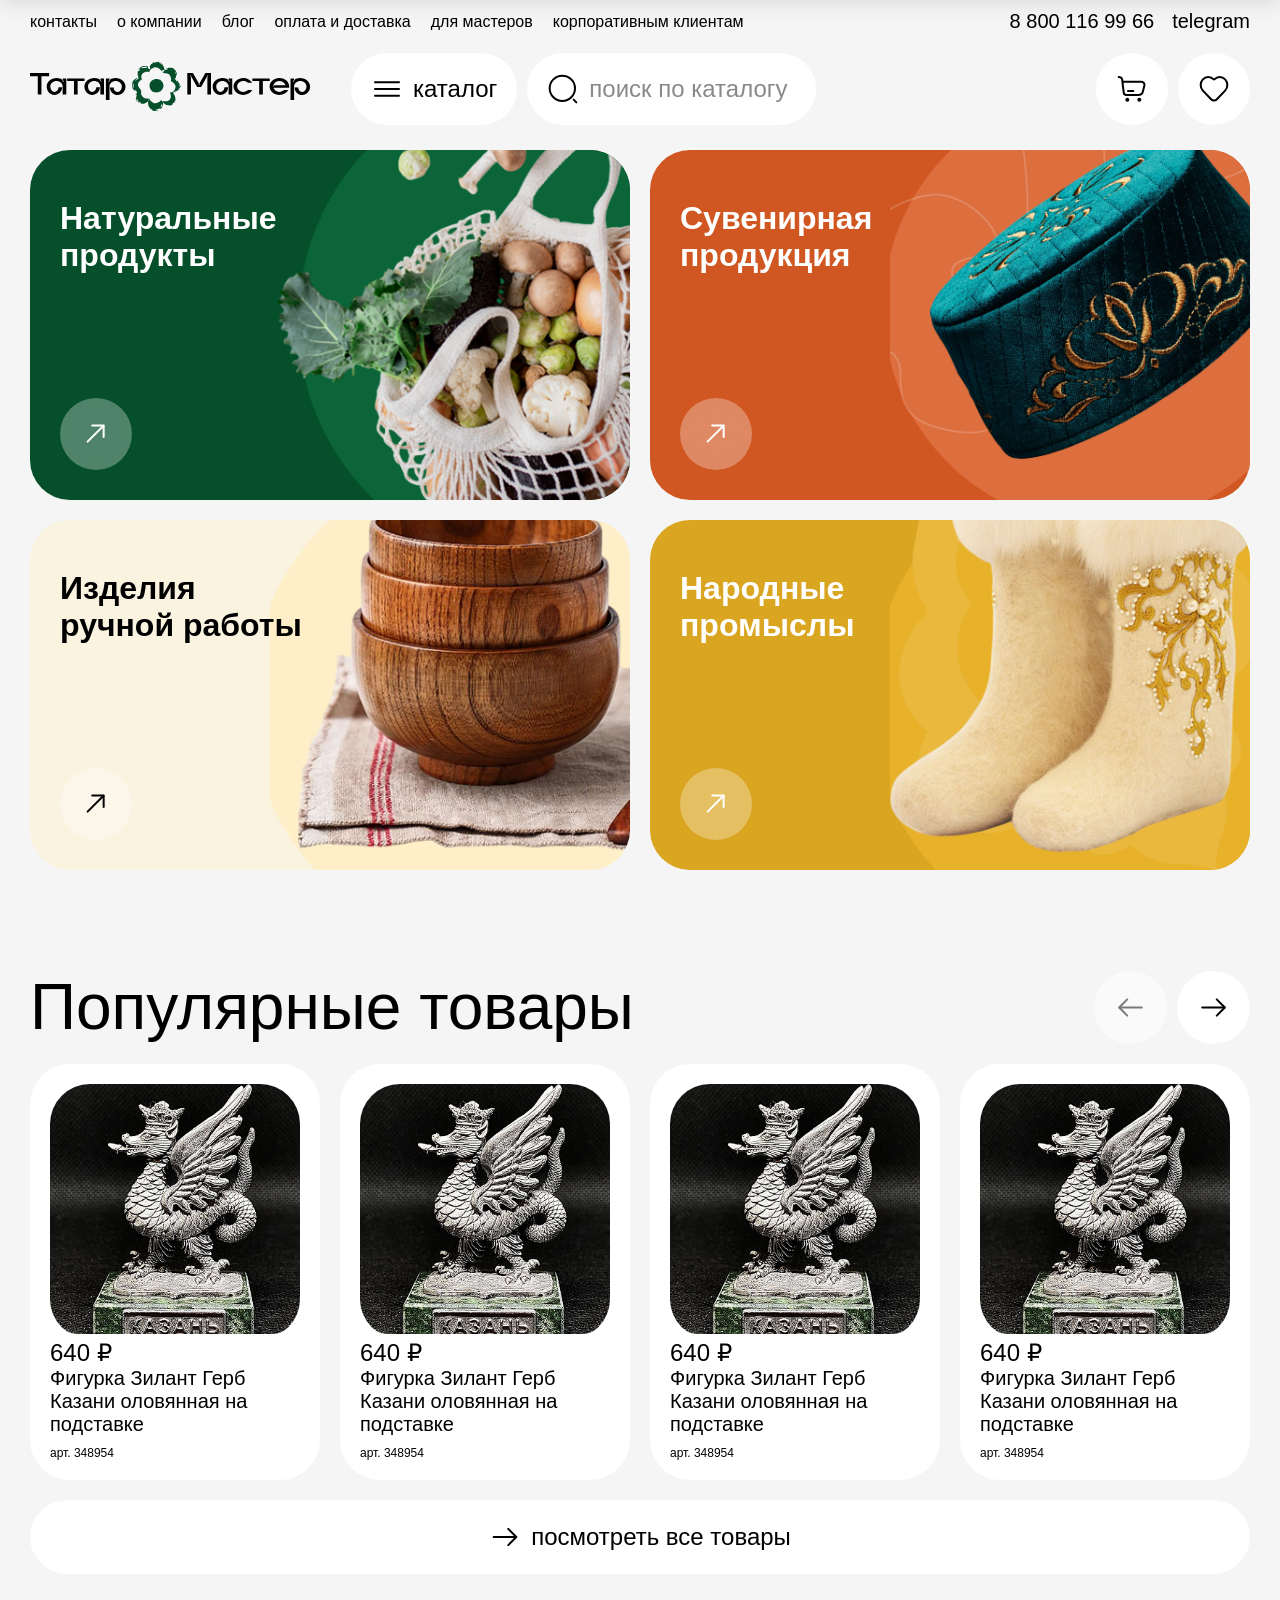
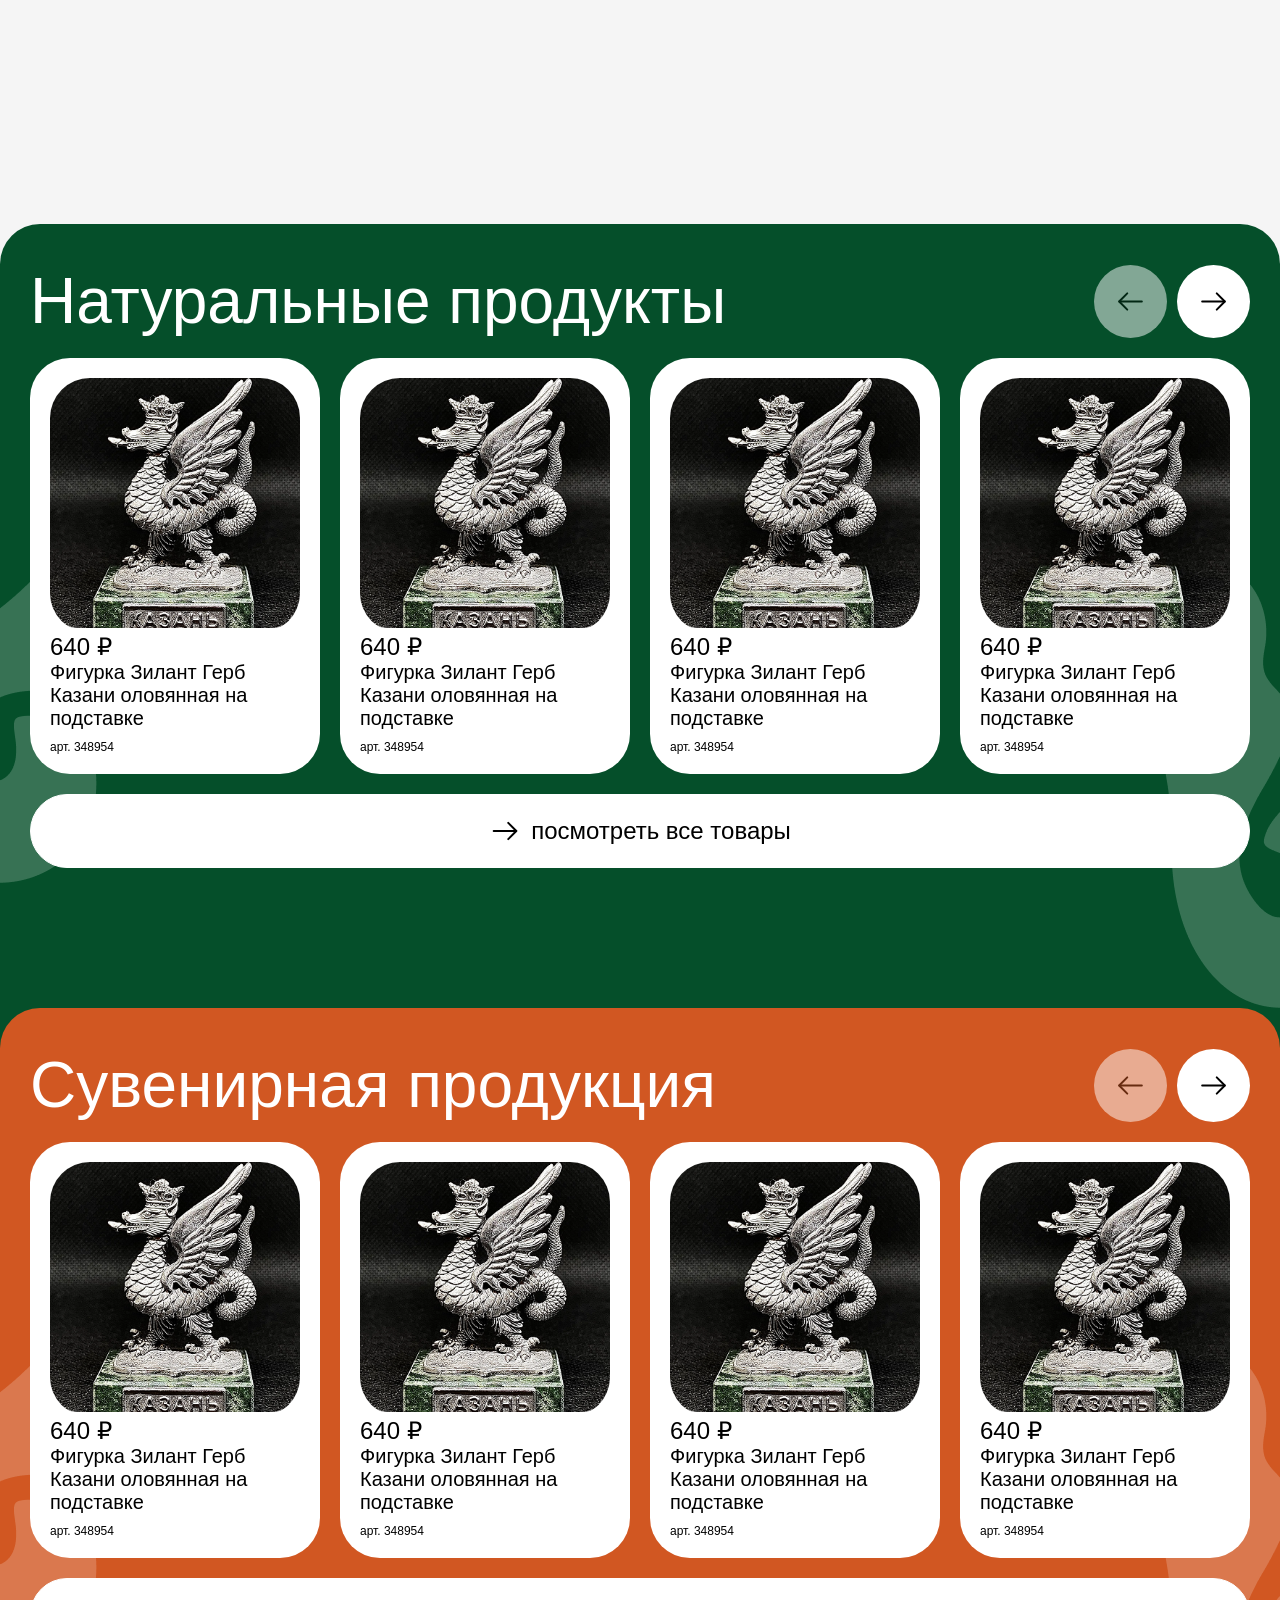
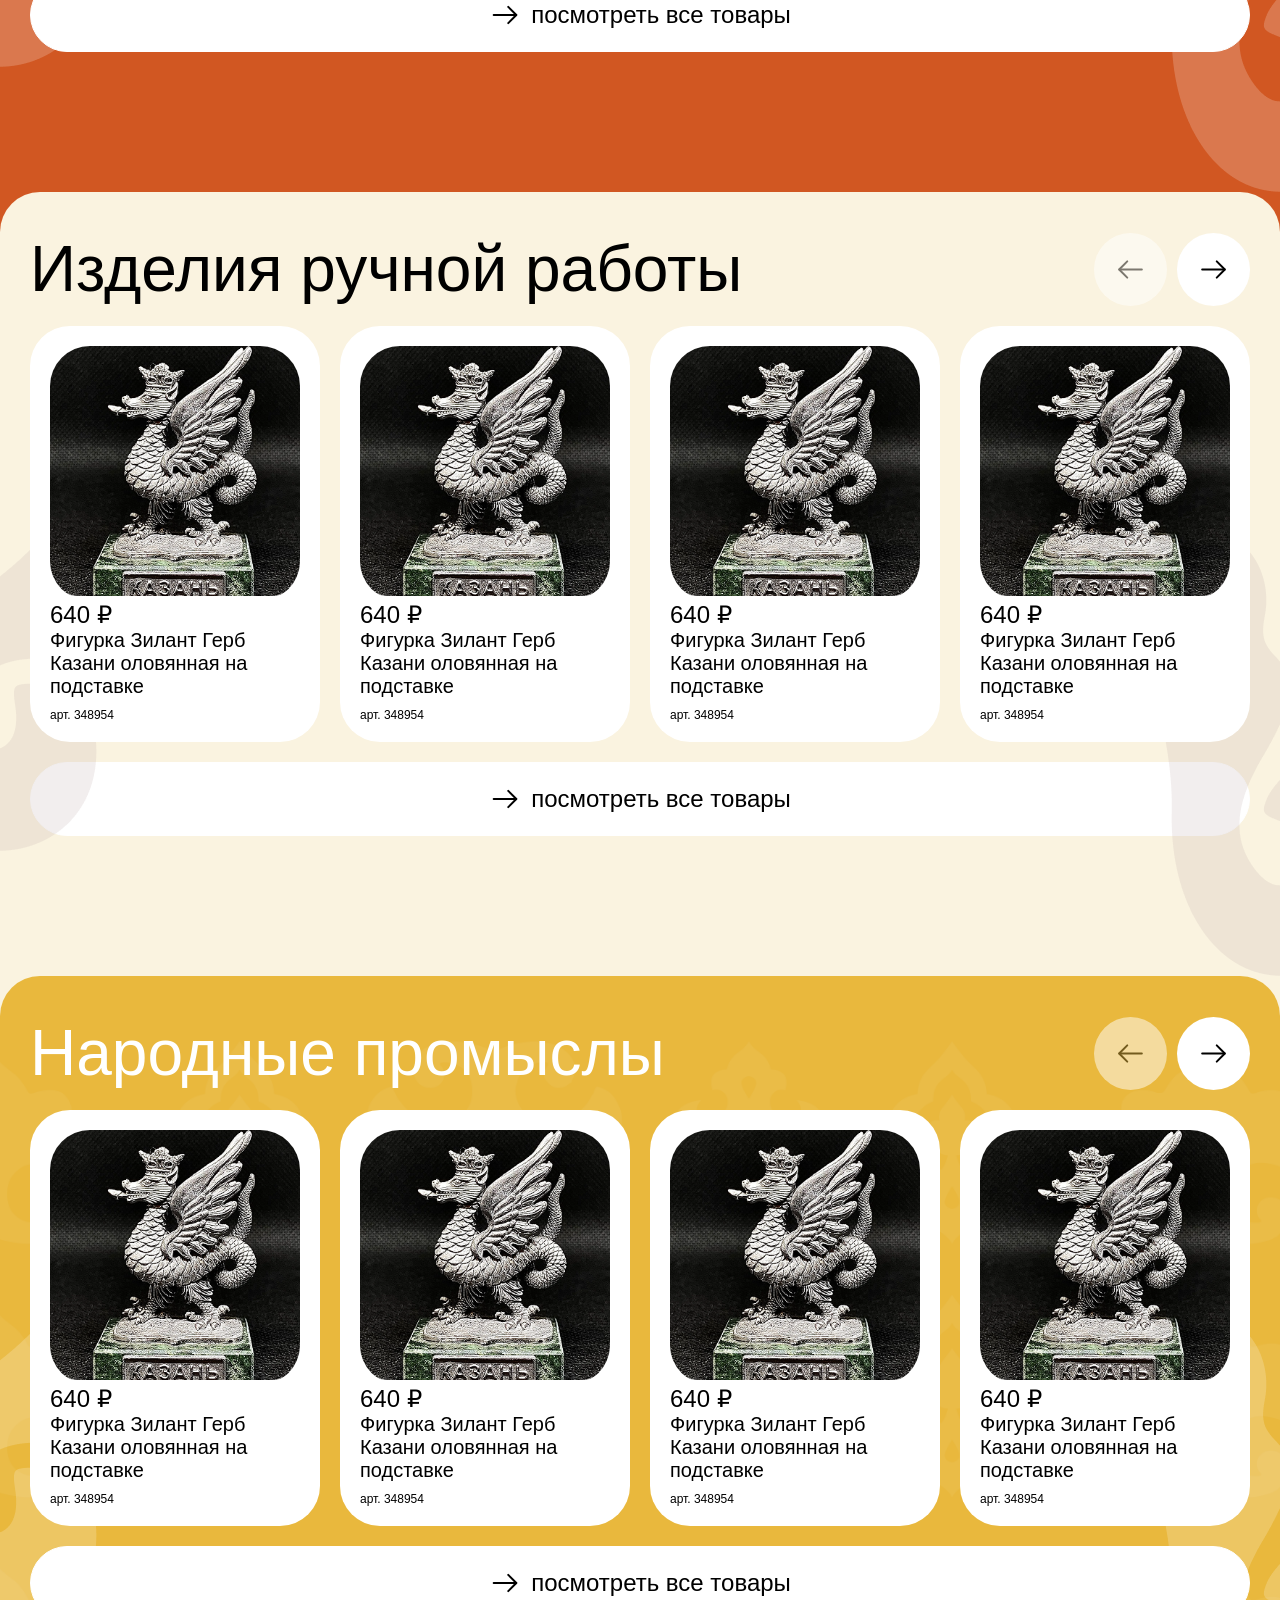
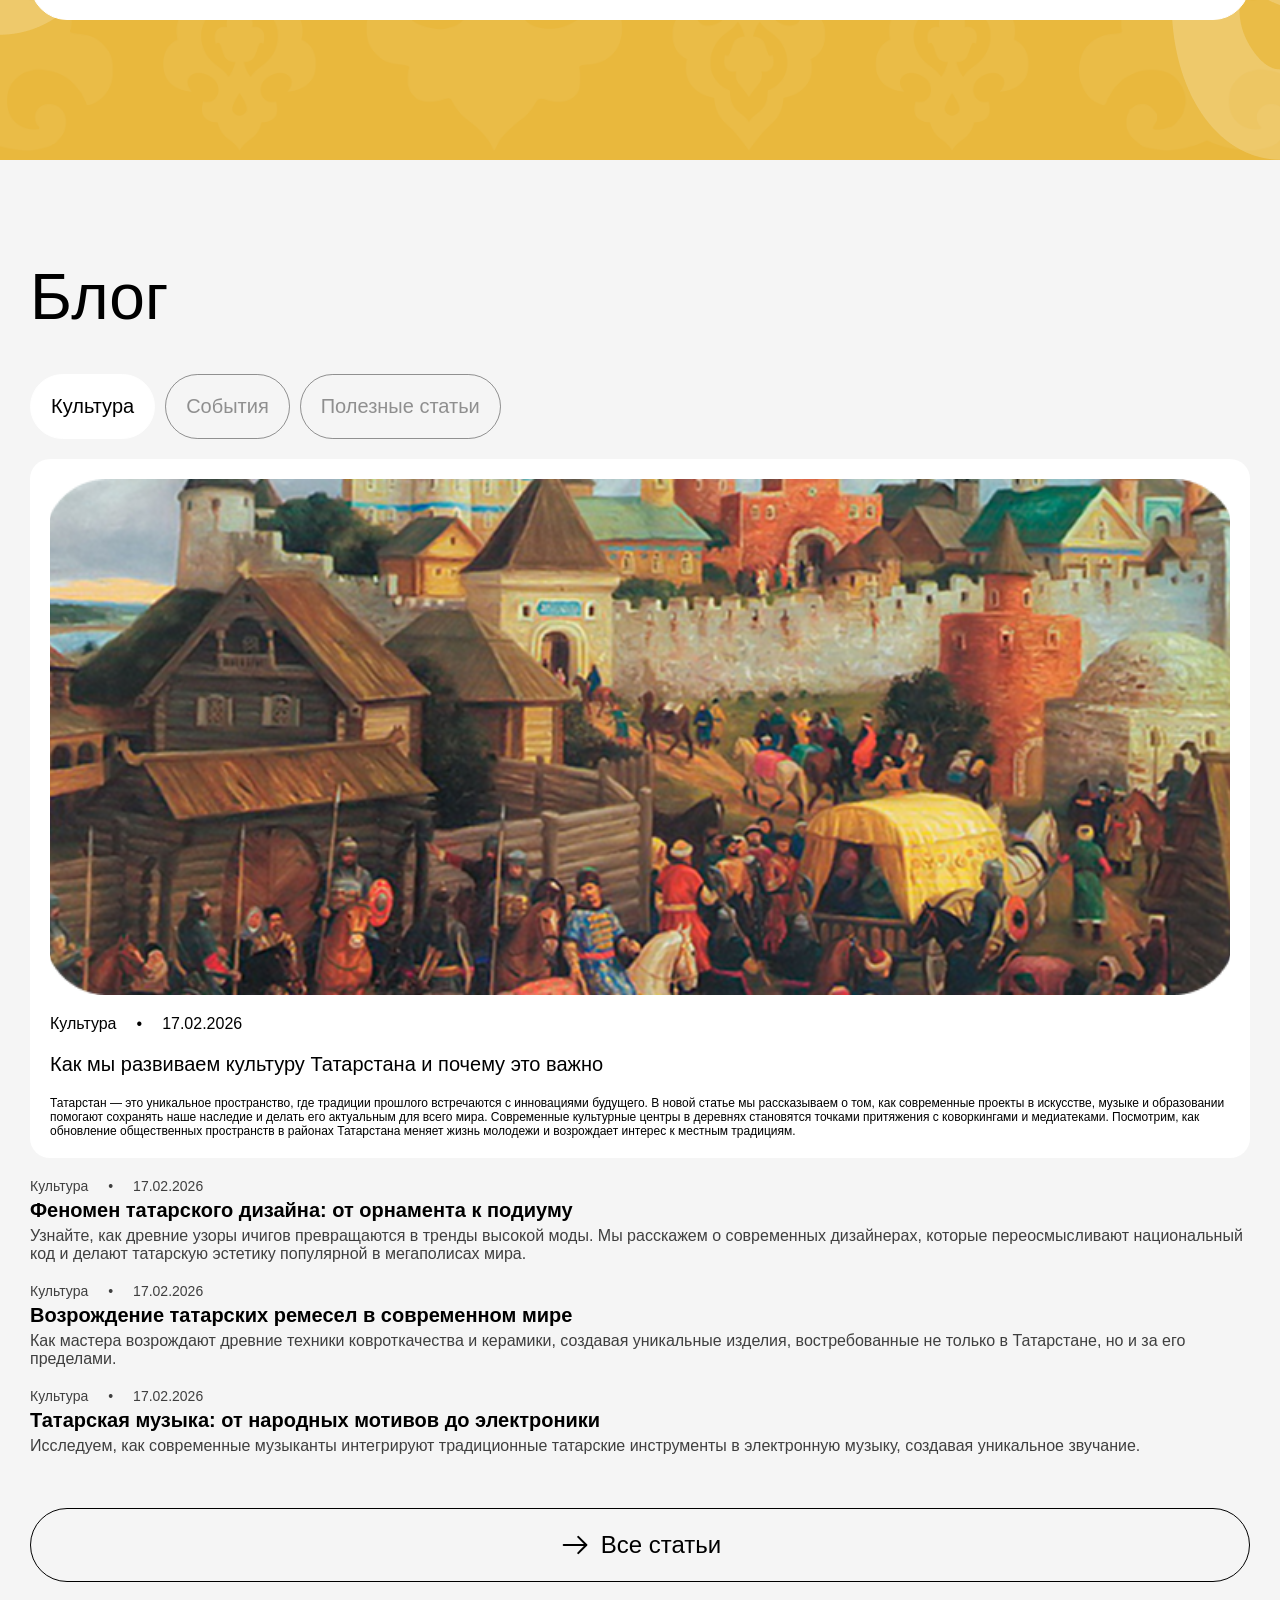
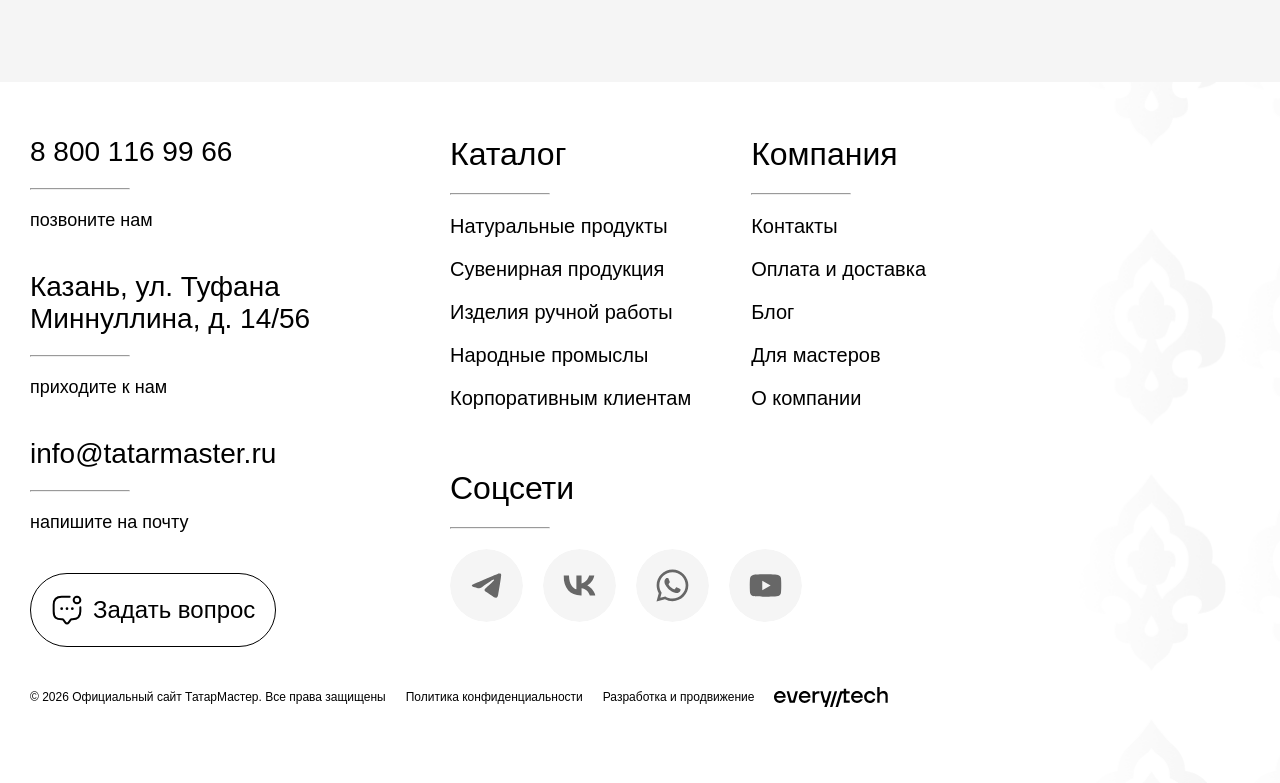
==== index.html @ 23298345 "first commit" ====
<!DOCTYPE html>
<html lang="ru">

<head>
    <meta charset="UTF-8">
    <meta name="viewport" content="width=device-width, initial-scale=1.0">
    <title>Татар Мастер</title>
    <link rel="stylesheet" href="assets/css/style.css">
    <script src="assets/js/main.js" defer></script>
    <link rel="shortcut icon" href="assets/images/header/logo.svg" type="image/x-icon">
    <meta name="description" content="Сохраняем традиции уникальных промыслов региона">
    <meta name="keywords" content="Натуральные продукты, татар, Сувенирная продукция, Народные промыслы">
    <link rel="stylesheet" href="https://cdn.jsdelivr.net/npm/swiper@11/swiper-bundle.min.css" />
    <script src="https://cdn.jsdelivr.net/npm/swiper@11/swiper-bundle.min.js"></script>
</head>

<body>
    <header>
        <div class="container">
            <div class="h-up">
                <nav class="h-up-nav desktop">
                    <a href="contact.html" class="h-up-nav-link">контакты</a>
                    <a href="about.html" class="h-up-nav-link">о компании</a>
                    <a href="blog.html" class="h-up-nav-link">блог</a>
                    <a href="op_delivery.html" class="h-up-nav-link">оплата и доставка</a>
                    <a href="master.html" class="h-up-nav-link">для мастеров</a>
                    <a href="catalog-categ-corp.html" class="h-up-nav-link">корпоративным клиентам</a>
                </nav>
                <div class="h-up-r">
                    <a href="tel:+78001169966">8 800 116 99 66</a>
                    <a href="#">telegram</a>
                </div>
            </div>
            <div class="h-down">
                <div class="h-down-l">
                    <a href="index.html"> <img src="assets/images/header/logo.svg" alt="logo" class="logo"></a>

                    <div class="h-down-l-btn-input desktop">
                        <button class="btn header-btn catalog-btn" id="catalogBtn">
                            <img src="assets/images/header/menu.svg" alt="menu">
                            каталог
                        </button>
                        <div class="input-box-h btn">
                            <img src="assets/images/header/search-normal.svg" alt="search-normal">
                            <input type="text" placeholder="поиск по каталогу" class="input-header" id="searchInput">
                        </div>
                    </div>
                </div>
                <div class="h-down-r desktop">
                    <button class="btn btn-center"><img src="assets/images/header/Cart.svg" alt="menu"></button>
                    <button class="btn btn-center"><img src="assets/images/header/Heart.svg" alt="menu"></button>
                </div>
            </div>
        </div>

        <!-- Выпадающая плашка КАТАЛОГА (внутри header, после container) -->
        <div class="catalog-dropdown" id="catalogDropdown">
            <div class="catalog-dropdown-container">
                <div class="catalog-grid">
                    <div class="catalog-col">
                        <h3 class="catalog-col-title">Натуральные продукты</h3>
                        <ul class="catalog-list">
                            <li><a href="#">Овощи и фрукты</a></li>
                            <li><a href="#">Мясо</a></li>
                            <li><a href="#">Сладкое</a></li>

                        </ul>
                    </div>
                    <div class="catalog-col">
                        <h3 class="catalog-col-title">Сувенирная продукция</h3>
                        <ul class="catalog-list">
                            <li><a href="#">Подарки из Казани</a></li>
                            <li><a href="#">Украшения</a></li>
                            <li><a href="#">Национальные подарки</a></li>

                        </ul>
                    </div>
                    <div class="catalog-col">
                        <h3 class="catalog-col-title">Изделия ручной работы</h3>
                        <ul class="catalog-list">
                            <li><a href="#">Игрушки</a></li>
                            <li><a href="#">Посуда</a></li>
                            <li><a href="#">Бижутерия</a></li>

                        </ul>
                    </div>
                    <div class="catalog-col">
                        <h3 class="catalog-col-title">Народные промыслы</h3>
                        <ul class="catalog-list">
                            <li><a href="#">Одежда</a></li>
                            <li><a href="#">Обувь</a></li>
                            <li><a href="#">Бижютерия</a></li>

                        </ul>
                    </div>
                </div>


                <a href="#" class="cat-btn btn"><img src="assets/images/header/arrow-rightCat.svg" alt="arr">посмотреть
                    все товары</a>
            </div>
        </div>
    </header>

    <!-- Оверлей для затемнения фона (вне header) -->
    <div class="catalog-overlay" id="catalogOverlay"></div>

    <!-- Выдвигающаяся панель поиска -->
    <div class="search-expand-overlay" id="searchExpandOverlay">
        <div class="search-expand-container">
            <div class="search-expand-box">
                <input type="text" placeholder="Чак-чак" class="search-expand-input" id="searchExpandInput">
                <button class="search-expand-btn btn" id="searchExpandBtn">Найти</button>
            </div>
        </div>
    </div>

    <button class="burger">
        <span></span>
        <span></span>
        <span></span>
    </button>
    <div class="mobile-menu">
        <div class="mobile-menu-inner">
            <nav class="h-up-nav header-nav-up-mobile">
                <a href="contact.html" class="h-up-nav-link">контакты</a>
                <a href="about.html" class="h-up-nav-link">о компании</a>
                <a href="blog.html" class="h-up-nav-link">блог</a>
                <a href="op_delivery.html" class="h-up-nav-link">оплата и доставка</a>
                <a href="master.html" class="h-up-nav-link">для мастеров</a>
                <a href="catalog-categ-corp.html" class="h-up-nav-link">корпоративным клиентам</a>
            </nav>
            <div class="h-down-l-btn-input ">
                <button class="btn header-btn" id="mobileCatalogOpen"><img src="assets/images/header/menu.svg"
                        alt="menu">
                    каталог</button>
                <div class="input-box-h btn ">
                    <img src="assets/images/header/search-normal.svg" alt="search-normal">
                    <input type="text" placeholder="поиск по каталогу" class="input-header">
                </div>
            </div>
            <div class="h-down-r">
                <button class="btn btn-center"><img src="assets/images/header/Cart.svg" alt="menu"></button>
                <button class="btn btn-center"><img src="assets/images/header/Heart.svg" alt="menu"></button>
            </div>
        </div>
    </div>

    <!-- Мобильный каталог (вторая створка) -->
    <div class="mobile-catalog" id="mobileCatalog">
        <div class="mobile-catalog__header">
            <button class="mobile-catalog__back" id="mobileCatalogBack">
                <img src="assets/images/header/back.svg" alt="back">
            </button>
            <button class="mobile-catalog__close" id="mobileCatalogClose">
                <img src="assets/images/catalog/close.svg" alt="close">
            </button>
        </div>

        <div class="mobile-catalog__body">

            <div class="mob-cat-group">
                <button class="mob-cat-toggle" data-target="mob-cat-1">
                    <span>Натуральные продукты</span>
                    <svg width="50" height="50" viewBox="0 0 50 50" fill="none" xmlns="http://www.w3.org/2000/svg">
                        <rect width="50" height="50" rx="25" fill="#F5F5F5" />
                        <path
                            d="M32.9201 21.9502L26.4001 28.4702C25.6301 29.2402 24.3701 29.2402 23.6001 28.4702L17.0801 21.9502"
                            stroke="black" stroke-width="1.5" stroke-miterlimit="10" stroke-linecap="round"
                            stroke-linejoin="round" />
                    </svg>
                </button>
                <div class="mob-cat-content" id="mob-cat-1">
                    <a href="#">Овощи и фрукты</a>
                    <a href="#">Мясо</a>
                    <a href="#">Сладкое</a>
                </div>
            </div>

            <div class="mob-cat-group">
                <button class="mob-cat-toggle" data-target="mob-cat-2">
                    <span>Сувенирная продукция</span>
                    <svg width="50" height="50" viewBox="0 0 50 50" fill="none" xmlns="http://www.w3.org/2000/svg">
                        <rect width="50" height="50" rx="25" fill="#F5F5F5" />
                        <path
                            d="M32.9201 21.9502L26.4001 28.4702C25.6301 29.2402 24.3701 29.2402 23.6001 28.4702L17.0801 21.9502"
                            stroke="black" stroke-width="1.5" stroke-miterlimit="10" stroke-linecap="round"
                            stroke-linejoin="round" />
                    </svg>
                </button>
                <div class="mob-cat-content" id="mob-cat-2">
                    <a href="#">Подарки из Казани</a>
                    <a href="#">Украшения</a>
                    <a href="#">Национальные подарки</a>
                </div>
            </div>

            <div class="mob-cat-group">
                <button class="mob-cat-toggle" data-target="mob-cat-3">
                    <span>Изделия ручной работы</span>
                    <svg width="50" height="50" viewBox="0 0 50 50" fill="none" xmlns="http://www.w3.org/2000/svg">
                        <rect width="50" height="50" rx="25" fill="#F5F5F5" />
                        <path
                            d="M32.9201 21.9502L26.4001 28.4702C25.6301 29.2402 24.3701 29.2402 23.6001 28.4702L17.0801 21.9502"
                            stroke="black" stroke-width="1.5" stroke-miterlimit="10" stroke-linecap="round"
                            stroke-linejoin="round" />
                    </svg>
                </button>
                <div class="mob-cat-content" id="mob-cat-3">
                    <a href="#">Игрушки</a>
                    <a href="#">Посуда</a>
                    <a href="#">Бижутерия</a>
                </div>
            </div>

            <div class="mob-cat-group">
                <button class="mob-cat-toggle" data-target="mob-cat-4">
                    <span>Народные промыслы</span>
                    <svg width="50" height="50" viewBox="0 0 50 50" fill="none" xmlns="http://www.w3.org/2000/svg">
                        <rect width="50" height="50" rx="25" fill="#F5F5F5" />
                        <path
                            d="M32.9201 21.9502L26.4001 28.4702C25.6301 29.2402 24.3701 29.2402 23.6001 28.4702L17.0801 21.9502"
                            stroke="black" stroke-width="1.5" stroke-miterlimit="10" stroke-linecap="round"
                            stroke-linejoin="round" />
                    </svg>
                </button>
                <div class="mob-cat-content" id="mob-cat-4">
                    <a href="#">Одежда</a>
                    <a href="#">Обувь</a>
                    <a href="#">Бижютерия</a>
                </div>
            </div>

        </div>
    </div>

    <main class="main">
        <div class="home-up-categ">
            <div class="container">
                <a href="#" class="home-up-categ-item green">
                    <p class="home-up-cat-title">Натуральные продукты</p>

                    <img src="assets/images/img1.png" alt="img" class="home-up-cat-img">


                    <div class="arrow-box">
                        <img src="assets/images/header/arrow-right.svg" alt="arr">
                    </div>
                </a>
                <a href="#" class="home-up-categ-item orange">
                    <p class="home-up-cat-title">Сувенирная продукция</p>
                    <img src="assets/images/img2.png" alt="img" class="home-up-cat-img">
                    <div class="arrow-box">
                        <img src="assets/images/header/arrow-right.svg" alt="arr">
                    </div>
                </a>
                <a href="#" class="home-up-categ-item yellowWhite">
                    <p class="home-up-cat-title" style="color: black;">Изделия ручной работы</p>
                    <img src="assets/images/img3.png" alt="img" class="home-up-cat-img">
                    <div class="arrow-box">
                        <svg class="desktop-svg" width="46" height="46" viewBox="0 0 46 46" fill="none"
                            xmlns="http://www.w3.org/2000/svg">
                            <path d="M19.1956 14.6136L30.6413 14.6136L30.6413 26.0593" stroke="white" stroke-width="2"
                                stroke-miterlimit="10" stroke-linecap="round" stroke-linejoin="round" />
                            <path d="M14.6135 30.6413L30.481 14.7738" stroke="white" stroke-width="2"
                                stroke-miterlimit="10" stroke-linecap="round" stroke-linejoin="round" />
                        </svg>
                        <svg class="mobile-svg" width="46" height="46" viewBox="0 0 46 46" fill="none"
                            xmlns="http://www.w3.org/2000/svg">
                            <path d="M19.1956 14.6136L30.6413 14.6136L30.6413 26.0593" stroke="black" stroke-width="2"
                                stroke-miterlimit="10" stroke-linecap="round" stroke-linejoin="round" />
                            <path d="M14.6135 30.6413L30.481 14.7738" stroke="black" stroke-width="2"
                                stroke-miterlimit="10" stroke-linecap="round" stroke-linejoin="round" />
                        </svg>

                    </div>
                </a>
                <a href="#" class="home-up-categ-item yellow">
                    <p class="home-up-cat-title">Народные промыслы</p>
                    <img src="assets/images/img4.png" alt="img" class="home-up-cat-img">
                    <div class="arrow-box">
                        <img src="assets/images/header/arrow-right.svg" alt="arr">
                    </div>
                </a>
            </div>
        </div>

        <div class="cat-slider mt100">
            <div class="container">
                <div class="cat-slider-header">
                    <h2>Популярные товары</h2>
                    <div class="cat-slider-header-btns ">
                        <img src="assets/images/header/arr-l.svg" alt="arr" class="swiper-button-prev-custom">
                        <img src="assets/images/header/arr-r.svg" alt="arr" class="swiper-button-next-custom">
                    </div>
                </div>

                <div class="cat-items swiper">
                    <div class="swiper-wrapper">
                        <a href="#" class="cat-item swiper-slide">
                            <div class="cat-item-img-box">
                                <img src="assets/images/imgH.png" alt="img">
                            </div>
                            <p class="cat-price">640 ₽</p>
                            <div class="cat-title-art">
                                <p class="cat-title">Фигурка Зилант Герб Казани оловянная на подставке</p>
                                <p class="cat-art">арт. 348954</p>
                            </div>

                        </a>
                        <a href="#" class="cat-item swiper-slide">
                            <div class="cat-item-img-box">
                                <img src="assets/images/imgH.png" alt="img">
                            </div>
                            <p class="cat-price">640 ₽</p>
                            <div class="cat-title-art">
                                <p class="cat-title">Фигурка Зилант Герб Казани оловянная на подставке</p>
                                <p class="cat-art">арт. 348954</p>
                            </div>

                        </a>
                        <a href="#" class="cat-item swiper-slide">
                            <div class="cat-item-img-box">
                                <img src="assets/images/imgH.png" alt="img">
                            </div>
                            <p class="cat-price">640 ₽</p>
                            <div class="cat-title-art">
                                <p class="cat-title">Фигурка Зилант Герб Казани оловянная на подставке</p>
                                <p class="cat-art">арт. 348954</p>
                            </div>

                        </a>
                        <a href="#" class="cat-item swiper-slide">
                            <div class="cat-item-img-box">
                                <img src="assets/images/imgH.png" alt="img">
                            </div>
                            <p class="cat-price">640 ₽</p>
                            <div class="cat-title-art">
                                <p class="cat-title">Фигурка Зилант Герб Казани оловянная на подставке</p>
                                <p class="cat-art">арт. 348954</p>
                            </div>

                        </a>
                        <a href="#" class="cat-item swiper-slide">
                            <div class="cat-item-img-box">
                                <img src="assets/images/imgH.png" alt="img">
                            </div>
                            <p class="cat-price">640 ₽</p>
                            <div class="cat-title-art">
                                <p class="cat-title">Фигурка Зилант Герб Казани оловянная на подставке</p>
                                <p class="cat-art">арт. 348954</p>
                            </div>

                        </a>
                        <a href="#" class="cat-item swiper-slide">
                            <div class="cat-item-img-box">
                                <img src="assets/images/imgH.png" alt="img">
                            </div>
                            <p class="cat-price">640 ₽</p>
                            <div class="cat-title-art">
                                <p class="cat-title">Фигурка Зилант Герб Казани оловянная на подставке</p>
                                <p class="cat-art">арт. 348954</p>
                            </div>

                        </a>
                        <a href="#" class="cat-item swiper-slide">
                            <div class="cat-item-img-box">
                                <img src="assets/images/imgH.png" alt="img">
                            </div>
                            <p class="cat-price">640 ₽</p>
                            <div class="cat-title-art">
                                <p class="cat-title">Фигурка Зилант Герб Казани оловянная на подставке</p>
                                <p class="cat-art">арт. 348954</p>
                            </div>

                        </a>
                        <a href="#" class="cat-item swiper-slide">
                            <div class="cat-item-img-box">
                                <img src="assets/images/imgH.png" alt="img">
                            </div>
                            <p class="cat-price">640 ₽</p>
                            <div class="cat-title-art">
                                <p class="cat-title">Фигурка Зилант Герб Казани оловянная на подставке</p>
                                <p class="cat-art">арт. 348954</p>
                            </div>
                        </a>
                    </div>

                </div>

                <a href="catalog.html" class="cat-btn btn"><img src="assets/images/header/arrow-rightCat.svg"
                        alt="arr">посмотреть
                    все товары</a>
            </div>
        </div>


        <div class="cat-slider cat-slider-padding cat-slider-bg cat-slider-bg-green cat-slider-position">

            <img src="assets/images/Vector.png" alt="viewBox" class="Vector1">
            <img src="assets/images/Vector2.png" alt="viewBox" class="Vector2">
            <div class="container">
                <div class="cat-slider-header">
                    <h2>Натуральные продукты</h2>
                    <div class="cat-slider-header-btns ">
                        <img src="assets/images/header/arr-l.svg" alt="arr" class="swiper-button-prev-custom">
                        <img src="assets/images/header/arr-r.svg" alt="arr" class="swiper-button-next-custom">
                    </div>
                </div>

                <div class="cat-items swiper">
                    <div class="swiper-wrapper">
                        <a href="product.html" class="cat-item swiper-slide">
                            <div class="cat-item-img-box">
                                <img src="assets/images/imgH.png" alt="img">
                            </div>
                            <p class="cat-price">640 ₽</p>
                            <div class="cat-title-art">
                                <p class="cat-title">Фигурка Зилант Герб Казани оловянная на подставке</p>
                                <p class="cat-art">арт. 348954</p>
                            </div>

                        </a>
                        <a href="#" class="cat-item swiper-slide">
                            <div class="cat-item-img-box">
                                <img src="assets/images/imgH.png" alt="img">
                            </div>
                            <p class="cat-price">640 ₽</p>
                            <div class="cat-title-art">
                                <p class="cat-title">Фигурка Зилант Герб Казани оловянная на подставке</p>
                                <p class="cat-art">арт. 348954</p>
                            </div>

                        </a>
                        <a href="#" class="cat-item swiper-slide">
                            <div class="cat-item-img-box">
                                <img src="assets/images/imgH.png" alt="img">
                            </div>
                            <p class="cat-price">640 ₽</p>
                            <div class="cat-title-art">
                                <p class="cat-title">Фигурка Зилант Герб Казани оловянная на подставке</p>
                                <p class="cat-art">арт. 348954</p>
                            </div>

                        </a>
                        <a href="#" class="cat-item swiper-slide">
                            <div class="cat-item-img-box">
                                <img src="assets/images/imgH.png" alt="img">
                            </div>
                            <p class="cat-price">640 ₽</p>
                            <div class="cat-title-art">
                                <p class="cat-title">Фигурка Зилант Герб Казани оловянная на подставке</p>
                                <p class="cat-art">арт. 348954</p>
                            </div>

                        </a>
                        <a href="#" class="cat-item swiper-slide">
                            <div class="cat-item-img-box">
                                <img src="assets/images/imgH.png" alt="img">
                            </div>
                            <p class="cat-price">640 ₽</p>
                            <div class="cat-title-art">
                                <p class="cat-title">Фигурка Зилант Герб Казани оловянная на подставке</p>
                                <p class="cat-art">арт. 348954</p>
                            </div>

                        </a>
                        <a href="#" class="cat-item swiper-slide">
                            <div class="cat-item-img-box">
                                <img src="assets/images/imgH.png" alt="img">
                            </div>
                            <p class="cat-price">640 ₽</p>
                            <div class="cat-title-art">
                                <p class="cat-title">Фигурка Зилант Герб Казани оловянная на подставке</p>
                                <p class="cat-art">арт. 348954</p>
                            </div>

                        </a>
                        <a href="#" class="cat-item swiper-slide">
                            <div class="cat-item-img-box">
                                <img src="assets/images/imgH.png" alt="img">
                            </div>
                            <p class="cat-price">640 ₽</p>
                            <div class="cat-title-art">
                                <p class="cat-title">Фигурка Зилант Герб Казани оловянная на подставке</p>
                                <p class="cat-art">арт. 348954</p>
                            </div>

                        </a>
                        <a href="#" class="cat-item swiper-slide">
                            <div class="cat-item-img-box">
                                <img src="assets/images/imgH.png" alt="img">
                            </div>
                            <p class="cat-price">640 ₽</p>
                            <div class="cat-title-art">
                                <p class="cat-title">Фигурка Зилант Герб Казани оловянная на подставке</p>
                                <p class="cat-art">арт. 348954</p>
                            </div>
                        </a>
                    </div>

                </div>

                <a href="#" class="cat-btn btn cat-slider-btn"><img src="assets/images/header/arrow-rightCat.svg"
                        alt="arr">посмотреть
                    все товары</a>
            </div>
        </div>

        <div class="cat-slider-bg-back-green cat-slider-position">
            <img src="assets/images/Vector.png" alt="viewBox" class="Vector1">
            <img src="assets/images/Vector2.png" alt="viewBox" class="Vector2">
            <div class="cat-slider cat-slider-padding cat-slider-bg cat-slider-bg-orange">
                <div class="container">
                    <div class="cat-slider-header">
                        <h2>Сувенирная продукция</h2>
                        <div class="cat-slider-header-btns ">
                            <img src="assets/images/header/arr-l.svg" alt="arr" class="swiper-button-prev-custom">
                            <img src="assets/images/header/arr-r.svg" alt="arr" class="swiper-button-next-custom">
                        </div>
                    </div>

                    <div class="cat-items swiper">
                        <div class="swiper-wrapper">
                            <a href="#" class="cat-item swiper-slide">
                                <div class="cat-item-img-box">
                                    <img src="assets/images/imgH.png" alt="img">
                                </div>
                                <p class="cat-price">640 ₽</p>
                                <div class="cat-title-art">
                                    <p class="cat-title">Фигурка Зилант Герб Казани оловянная на подставке</p>
                                    <p class="cat-art">арт. 348954</p>
                                </div>

                            </a>
                            <a href="#" class="cat-item swiper-slide">
                                <div class="cat-item-img-box">
                                    <img src="assets/images/imgH.png" alt="img">
                                </div>
                                <p class="cat-price">640 ₽</p>
                                <div class="cat-title-art">
                                    <p class="cat-title">Фигурка Зилант Герб Казани оловянная на подставке</p>
                                    <p class="cat-art">арт. 348954</p>
                                </div>

                            </a>
                            <a href="#" class="cat-item swiper-slide">
                                <div class="cat-item-img-box">
                                    <img src="assets/images/imgH.png" alt="img">
                                </div>
                                <p class="cat-price">640 ₽</p>
                                <div class="cat-title-art">
                                    <p class="cat-title">Фигурка Зилант Герб Казани оловянная на подставке</p>
                                    <p class="cat-art">арт. 348954</p>
                                </div>

                            </a>
                            <a href="#" class="cat-item swiper-slide">
                                <div class="cat-item-img-box">
                                    <img src="assets/images/imgH.png" alt="img">
                                </div>
                                <p class="cat-price">640 ₽</p>
                                <div class="cat-title-art">
                                    <p class="cat-title">Фигурка Зилант Герб Казани оловянная на подставке</p>
                                    <p class="cat-art">арт. 348954</p>
                                </div>

                            </a>
                            <a href="#" class="cat-item swiper-slide">
                                <div class="cat-item-img-box">
                                    <img src="assets/images/imgH.png" alt="img">
                                </div>
                                <p class="cat-price">640 ₽</p>
                                <div class="cat-title-art">
                                    <p class="cat-title">Фигурка Зилант Герб Казани оловянная на подставке</p>
                                    <p class="cat-art">арт. 348954</p>
                                </div>

                            </a>
                            <a href="#" class="cat-item swiper-slide">
                                <div class="cat-item-img-box">
                                    <img src="assets/images/imgH.png" alt="img">
                                </div>
                                <p class="cat-price">640 ₽</p>
                                <div class="cat-title-art">
                                    <p class="cat-title">Фигурка Зилант Герб Казани оловянная на подставке</p>
                                    <p class="cat-art">арт. 348954</p>
                                </div>

                            </a>
                            <a href="#" class="cat-item swiper-slide">
                                <div class="cat-item-img-box">
                                    <img src="assets/images/imgH.png" alt="img">
                                </div>
                                <p class="cat-price">640 ₽</p>
                                <div class="cat-title-art">
                                    <p class="cat-title">Фигурка Зилант Герб Казани оловянная на подставке</p>
                                    <p class="cat-art">арт. 348954</p>
                                </div>

                            </a>
                            <a href="#" class="cat-item swiper-slide">
                                <div class="cat-item-img-box">
                                    <img src="assets/images/imgH.png" alt="img">
                                </div>
                                <p class="cat-price">640 ₽</p>
                                <div class="cat-title-art">
                                    <p class="cat-title">Фигурка Зилант Герб Казани оловянная на подставке</p>
                                    <p class="cat-art">арт. 348954</p>
                                </div>
                            </a>
                        </div>

                    </div>

                    <a href="#" class="cat-btn btn cat-slider-btn"><img src="assets/images/header/arrow-rightCat.svg"
                            alt="arr">посмотреть
                        все товары</a>
                </div>
            </div>
        </div>
        <div class="cat-slider-bg-orange cat-slider-position">
            <img src="assets/images/Vector11.png" alt="viewBox" class="Vector1">
            <img src="assets/images/Vector22.png" alt="viewBox" class="Vector2">
            <div class="cat-slider cat-slider-padding cat-slider-bg cat-slider-bg-yellowWhite">
                <div class="container">
                    <div class="cat-slider-header">
                        <h2 style="color: black;">Изделия ручной работы</h2>
                        <div class="cat-slider-header-btns ">
                            <img src="assets/images/header/arr-l.svg" alt="arr" class="swiper-button-prev-custom">
                            <img src="assets/images/header/arr-r.svg" alt="arr" class="swiper-button-next-custom">
                        </div>
                    </div>

                    <div class="cat-items swiper">
                        <div class="swiper-wrapper">
                            <a href="#" class="cat-item swiper-slide">
                                <div class="cat-item-img-box">
                                    <img src="assets/images/imgH.png" alt="img">
                                </div>
                                <p class="cat-price">640 ₽</p>
                                <div class="cat-title-art">
                                    <p class="cat-title">Фигурка Зилант Герб Казани оловянная на подставке</p>
                                    <p class="cat-art">арт. 348954</p>
                                </div>

                            </a>
                            <a href="#" class="cat-item swiper-slide">
                                <div class="cat-item-img-box">
                                    <img src="assets/images/imgH.png" alt="img">
                                </div>
                                <p class="cat-price">640 ₽</p>
                                <div class="cat-title-art">
                                    <p class="cat-title">Фигурка Зилант Герб Казани оловянная на подставке</p>
                                    <p class="cat-art">арт. 348954</p>
                                </div>

                            </a>
                            <a href="#" class="cat-item swiper-slide">
                                <div class="cat-item-img-box">
                                    <img src="assets/images/imgH.png" alt="img">
                                </div>
                                <p class="cat-price">640 ₽</p>
                                <div class="cat-title-art">
                                    <p class="cat-title">Фигурка Зилант Герб Казани оловянная на подставке</p>
                                    <p class="cat-art">арт. 348954</p>
                                </div>

                            </a>
                            <a href="#" class="cat-item swiper-slide">
                                <div class="cat-item-img-box">
                                    <img src="assets/images/imgH.png" alt="img">
                                </div>
                                <p class="cat-price">640 ₽</p>
                                <div class="cat-title-art">
                                    <p class="cat-title">Фигурка Зилант Герб Казани оловянная на подставке</p>
                                    <p class="cat-art">арт. 348954</p>
                                </div>

                            </a>
                            <a href="#" class="cat-item swiper-slide">
                                <div class="cat-item-img-box">
                                    <img src="assets/images/imgH.png" alt="img">
                                </div>
                                <p class="cat-price">640 ₽</p>
                                <div class="cat-title-art">
                                    <p class="cat-title">Фигурка Зилант Герб Казани оловянная на подставке</p>
                                    <p class="cat-art">арт. 348954</p>
                                </div>

                            </a>
                            <a href="#" class="cat-item swiper-slide">
                                <div class="cat-item-img-box">
                                    <img src="assets/images/imgH.png" alt="img">
                                </div>
                                <p class="cat-price">640 ₽</p>
                                <div class="cat-title-art">
                                    <p class="cat-title">Фигурка Зилант Герб Казани оловянная на подставке</p>
                                    <p class="cat-art">арт. 348954</p>
                                </div>

                            </a>
                            <a href="#" class="cat-item swiper-slide">
                                <div class="cat-item-img-box">
                                    <img src="assets/images/imgH.png" alt="img">
                                </div>
                                <p class="cat-price">640 ₽</p>
                                <div class="cat-title-art">
                                    <p class="cat-title">Фигурка Зилант Герб Казани оловянная на подставке</p>
                                    <p class="cat-art">арт. 348954</p>
                                </div>

                            </a>
                            <a href="#" class="cat-item swiper-slide">
                                <div class="cat-item-img-box">
                                    <img src="assets/images/imgH.png" alt="img">
                                </div>
                                <p class="cat-price">640 ₽</p>
                                <div class="cat-title-art">
                                    <p class="cat-title">Фигурка Зилант Герб Казани оловянная на подставке</p>
                                    <p class="cat-art">арт. 348954</p>
                                </div>
                            </a>
                        </div>

                    </div>

                    <a href="#" class="cat-btn btn cat-slider-btn"><img src="assets/images/header/arrow-rightCat.svg"
                            alt="arr">посмотреть
                        все товары</a>
                </div>
            </div>
        </div>
        <div class="cat-slider-bg-yellowWhite cat-slider-position ">
            <img src="assets/images/Vector.png" alt="viewBox" class="Vector1">
            <img src="assets/images/Vector2.png" alt="viewBox" class="Vector2">
            <div class="cat-slider cat-slider-padding cat-slider-bg cat-slider-bg-yellow cat-slider-bg-yellow-pos ">

                <div class="container">
                    <div class="cat-slider-header">
                        <h2>Народные промыслы</h2>
                        <div class="cat-slider-header-btns ">
                            <img src="assets/images/header/arr-l.svg" alt="arr" class="swiper-button-prev-custom">
                            <img src="assets/images/header/arr-r.svg" alt="arr" class="swiper-button-next-custom">
                        </div>
                    </div>

                    <div class="cat-items swiper">
                        <div class="swiper-wrapper">
                            <a href="#" class="cat-item swiper-slide">
                                <div class="cat-item-img-box">
                                    <img src="assets/images/imgH.png" alt="img">
                                </div>
                                <p class="cat-price">640 ₽</p>
                                <div class="cat-title-art">
                                    <p class="cat-title">Фигурка Зилант Герб Казани оловянная на подставке</p>
                                    <p class="cat-art">арт. 348954</p>
                                </div>

                            </a>
                            <a href="#" class="cat-item swiper-slide">
                                <div class="cat-item-img-box">
                                    <img src="assets/images/imgH.png" alt="img">
                                </div>
                                <p class="cat-price">640 ₽</p>
                                <div class="cat-title-art">
                                    <p class="cat-title">Фигурка Зилант Герб Казани оловянная на подставке</p>
                                    <p class="cat-art">арт. 348954</p>
                                </div>

                            </a>
                            <a href="#" class="cat-item swiper-slide">
                                <div class="cat-item-img-box">
                                    <img src="assets/images/imgH.png" alt="img">
                                </div>
                                <p class="cat-price">640 ₽</p>
                                <div class="cat-title-art">
                                    <p class="cat-title">Фигурка Зилант Герб Казани оловянная на подставке</p>
                                    <p class="cat-art">арт. 348954</p>
                                </div>

                            </a>
                            <a href="#" class="cat-item swiper-slide">
                                <div class="cat-item-img-box">
                                    <img src="assets/images/imgH.png" alt="img">
                                </div>
                                <p class="cat-price">640 ₽</p>
                                <div class="cat-title-art">
                                    <p class="cat-title">Фигурка Зилант Герб Казани оловянная на подставке</p>
                                    <p class="cat-art">арт. 348954</p>
                                </div>

                            </a>
                            <a href="#" class="cat-item swiper-slide">
                                <div class="cat-item-img-box">
                                    <img src="assets/images/imgH.png" alt="img">
                                </div>
                                <p class="cat-price">640 ₽</p>
                                <div class="cat-title-art">
                                    <p class="cat-title">Фигурка Зилант Герб Казани оловянная на подставке</p>
                                    <p class="cat-art">арт. 348954</p>
                                </div>

                            </a>
                            <a href="#" class="cat-item swiper-slide">
                                <div class="cat-item-img-box">
                                    <img src="assets/images/imgH.png" alt="img">
                                </div>
                                <p class="cat-price">640 ₽</p>
                                <div class="cat-title-art">
                                    <p class="cat-title">Фигурка Зилант Герб Казани оловянная на подставке</p>
                                    <p class="cat-art">арт. 348954</p>
                                </div>

                            </a>
                            <a href="#" class="cat-item swiper-slide">
                                <div class="cat-item-img-box">
                                    <img src="assets/images/imgH.png" alt="img">
                                </div>
                                <p class="cat-price">640 ₽</p>
                                <div class="cat-title-art">
                                    <p class="cat-title">Фигурка Зилант Герб Казани оловянная на подставке</p>
                                    <p class="cat-art">арт. 348954</p>
                                </div>

                            </a>
                            <a href="#" class="cat-item swiper-slide">
                                <div class="cat-item-img-box">
                                    <img src="assets/images/imgH.png" alt="img">
                                </div>
                                <p class="cat-price">640 ₽</p>
                                <div class="cat-title-art">
                                    <p class="cat-title">Фигурка Зилант Герб Казани оловянная на подставке</p>
                                    <p class="cat-art">арт. 348954</p>
                                </div>
                            </a>
                        </div>

                    </div>

                    <a href="#" class="cat-btn btn cat-slider-btn"><img src="assets/images/header/arrow-rightCat.svg"
                            alt="arr">посмотреть
                        все товары</a>
                </div>
            </div>
        </div>

        <div class="home-blog mt100">
            <div class="container">
                <h2>Блог</h2>

                <div class="blog-filters">
                    <button class="btn blog-filter-btn blog-filter blog-all" data-filter="culture">Культура</button>
                    <button class="btn blog-filter-btn blog-filter" data-filter="events">События</button>
                    <button class="btn blog-filter-btn blog-filter" data-filter="articles">Полезные статьи</button>
                </div>

                <!-- Контент для категории "Культура" -->
                <div class="blog-box" data-category="culture">
                    <a href="#" class="blog-l">
                        <div class="blog-img-box">
                            <img src="assets/images/blog.png" alt="blog">
                        </div>
                        <div class="blog-subdesc">
                            <p>Культура</p>
                            <p>•</p>
                            <p>17.02.2026</p>
                        </div>
                        <p class="blog-title">Как мы развиваем культуру Татарстана и почему это важно</p>
                        <p class="blog-desc">Татарстан — это уникальное пространство, где традиции прошлого встречаются
                            с
                            инновациями будущего. В новой статье мы рассказываем о том, как современные проекты в
                            искусстве,
                            музыке и образовании помогают сохранять наше наследие и делать его актуальным для всего
                            мира.
                            Современные культурные центры в деревнях становятся точками притяжения с коворкингами и
                            медиатеками. Посмотрим, как обновление общественных пространств в районах Татарстана меняет
                            жизнь молодежи и возрождает интерес к местным традициям.</p>
                    </a>
                    <div class="blog-r">
                        <div class="blog-r-up">
                            <a href="#" class="blog-r-item">
                                <div class="blog-subdesc blog-r-subdesc">
                                    <p>Культура</p>
                                    <p>•</p>
                                    <p>17.02.2026</p>
                                </div>
                                <p class="blog-title" style="font-weight: 700;">Феномен татарского дизайна: от орнамента
                                    к
                                    подиуму</p>
                                <p class="blog-desc blog-r-desc">Узнайте, как древние узоры ичигов превращаются в тренды
                                    высокой моды.
                                    Мы расскажем о современных дизайнерах, которые переосмысливают национальный код и
                                    делают
                                    татарскую эстетику популярной в мегаполисах мира.</p>
                            </a>
                            <a href="#" class="blog-r-item">
                                <div class="blog-subdesc blog-r-subdesc">
                                    <p>Культура</p>
                                    <p>•</p>
                                    <p>17.02.2026</p>
                                </div>
                                <p class="blog-title" style="font-weight: 700;">Возрождение татарских ремесел в
                                    современном
                                    мире</p>
                                <p class="blog-desc blog-r-desc">Как мастера возрождают древние техники ковроткачества и
                                    керамики,
                                    создавая уникальные изделия, востребованные не только в Татарстане, но и за его
                                    пределами.</p>
                            </a>
                            <a href="#" class="blog-r-item">
                                <div class="blog-subdesc blog-r-subdesc">
                                    <p>Культура</p>
                                    <p>•</p>
                                    <p>17.02.2026</p>
                                </div>
                                <p class="blog-title" style="font-weight: 700;">Татарская музыка: от народных мотивов до
                                    электроники</p>
                                <p class="blog-desc blog-r-desc">Исследуем, как современные музыканты интегрируют
                                    традиционные
                                    татарские инструменты в электронную музыку, создавая уникальное звучание.</p>
                            </a>
                        </div>
                        <a href="#" class="btn header-btn btn-home-blog">
                            <img src="assets/images/header/arrow-rightCat.svg" alt="arr">Все статьи
                        </a>
                    </div>
                </div>

                <!-- Контент для категории "События" -->
                <div class="blog-box" data-category="events" style="display: none;">
                    <a href="#" class="blog-l">
                        <div class="blog-img-box">
                            <img src="assets/images/blog-events.jpg" alt="events">
                        </div>
                        <div class="blog-subdesc">
                            <p>События</p>
                            <p>•</p>
                            <p>20.02.2026</p>
                        </div>
                        <p class="blog-title">Главные культурные события весны в Татарстане</p>
                        <p class="blog-desc">Весна 2026 года обещает быть насыщенной на культурные мероприятия. Открытие
                            новых выставочных залов, международные фестивали и традиционные праздники. Рассказываем о
                            самых
                            ожидаемых событиях, которые нельзя пропустить.</p>
                    </a>
                    <div class="blog-r">
                        <div class="blog-r-up">
                            <a href="#" class="blog-r-item">
                                <div class="blog-subdesc blog-r-subdesc">
                                    <p>События</p>
                                    <p>•</p>
                                    <p>19.02.2026</p>
                                </div>
                                <p class="blog-title" style="font-weight: 700;">Международный фестиваль татарской
                                    культуры
                                </p>
                                <p class="blog-desc blog-r-desc">Участники из 15 стран представят свои интерпретации
                                    татарского
                                    культурного наследия. Концерты, выставки и мастер-классы.</p>
                            </a>
                            <a href="#" class="blog-r-item">
                                <div class="blog-subdesc blog-r-subdesc">
                                    <p>События</p>
                                    <p>•</p>
                                    <p>18.02.2026</p>
                                </div>
                                <p class="blog-title" style="font-weight: 700;">Открытие нового культурного центра в
                                    Казани
                                </p>
                                <p class="blog-desc blog-r-desc">Современное пространство объединит коворкинг, лекторий
                                    и
                                    выставочные залы. Ждем всех на открытии!</p>
                            </a>
                            <a href="#" class="blog-r-item">
                                <div class="blog-subdesc blog-r-subdesc">
                                    <p>События</p>
                                    <p>•</p>
                                    <p>17.02.2026</p>
                                </div>
                                <p class="blog-title" style="font-weight: 700;">Сабантуй 2026: программа и нововведения
                                </p>
                                <p class="blog-desc blog-r-desc">Рассказываем о том, что нового ждет гостей главного
                                    татарского
                                    праздника в этом году.</p>
                            </a>
                        </div>
                        <a href="#" class="btn header-btn btn-home-blog">
                            <img src="assets/images/header/arrow-rightCat.svg" alt="arr">Все статьи
                        </a>
                    </div>
                </div>

                <!-- Контент для категории "Полезные статьи" -->
                <div class="blog-box" data-category="articles" style="display: none;">
                    <a href="#" class="blog-l">
                        <div class="blog-img-box">
                            <img src="assets/images/blog-articles.jpg" alt="articles">
                        </div>
                        <div class="blog-subdesc">
                            <p>Полезные статьи</p>
                            <p>•</p>
                            <p>15.02.2026</p>
                        </div>
                        <p class="blog-title">Как начать изучать татарский язык: советы для начинающих</p>
                        <p class="blog-desc">Пошаговое руководство для тех, кто хочет освоить татарский язык. Лучшие
                            приложения,
                            учебные материалы и методики, которые действительно работают.</p>
                    </a>
                    <div class="blog-r">
                        <div class="blog-r-up">
                            <a href="#" class="blog-r-item">
                                <div class="blog-subdesc blog-r-subdesc">
                                    <p>Полезные статьи</p>
                                    <p>•</p>
                                    <p>14.02.2026</p>
                                </div>
                                <p class="blog-title" style="font-weight: 700;">Топ-10 мест в Татарстане для культурного
                                    туризма</p>
                                <p class="blog-desc blog-r-desc">От болгар до Свияжска — собрали самые интересные
                                    локации
                                    для
                                    погружения в историю и культуру.</p>
                            </a>
                            <a href="#" class="blog-r-item">
                                <div class="blog-subdesc blog-r-subdesc">
                                    <p>Полезные статьи</p>
                                    <p>•</p>
                                    <p>13.02.2026</p>
                                </div>
                                <p class="blog-title" style="font-weight: 700;">Татарская кухня: рецепты традиционных
                                    блюд
                                </p>
                                <p class="blog-desc blog-r-desc">Учимся готовить настоящий эчпочмак, чак-чак и другие
                                    национальные блюда с пошаговыми инструкциями.</p>
                            </a>
                            <a href="#" class="blog-r-item">
                                <div class="blog-subdesc blog-r-subdesc">
                                    <p>Полезные статьи</p>
                                    <p>•</p>
                                    <p>12.02.2026</p>
                                </div>
                                <p class="blog-title" style="font-weight: 700;">Как выбрать курсы татарского языка:
                                    советы
                                    экспертов</p>
                                <p class="blog-desc blog-r-desc">Сравнение офлайн и онлайн форматов, критерии выбора
                                    хороших
                                    курсов
                                    и отзывы учеников.</p>
                            </a>
                        </div>
                        <a href="#" class="btn header-btn btn-home-blog">
                            <img src="assets/images/header/arrow-rightCat.svg" alt="arr">Все статьи
                        </a>
                    </div>
                </div>
            </div>
        </div>

    </main>


    <footer>
        <div class="container">
            <div class="footer-box">
                <div class="footer-l">
                    <div class="footer-item ">
                        <a href="tel:+88001169966" class="footer-i-title">8 800 116 99 66 </a>
                        <hr class="hr-down">
                        <p class="footer-i-desc">позвоните нам</p>
                    </div>
                    <div class="footer-item ">
                        <p class="footer-i-title ">Казань, ул. Туфана Миннуллина, д. 14/56 </p>
                        <hr class="hr-down">
                        <p class="footer-i-desc">приходите к нам</p>
                    </div>
                    <div class="footer-item">
                        <a href="mailto:info@tatarmaster.ru" class="footer-i-title  ">info@tatarmaster.ru</a>
                        <hr class="hr-down">
                        <p class="footer-i-desc">напишите на почту</p>
                    </div>
                    <button class="btn header-btn hover-grey-btn" style="font-weight: 500;"><img
                            src="assets/images/footer/message-notif.svg" alt="img">Задать
                        вопрос</button>
                </div>
                <div class="footer-r">
                    <div class="footer-r-up">
                        <div class="footer-r-item">
                            <p class="footer-r-item-title ">Каталог</p>
                            <hr class="hr-down">
                            <div class="footer-r-item-list">
                                <a href="#">Натуральные продукты</a>
                                <a href="#">Сувенирная продукция</a>
                                <a href="#">Изделия ручной работы</a>
                                <a href="#">Народные промыслы</a>
                                <a href="#">Корпоративным клиентам</a>
                            </div>
                        </div>
                        <div class="footer-r-item">
                            <p class="footer-r-item-title ">Компания</p>
                            <hr class="hr-down">
                            <div class="footer-r-item-list">
                                <a href="#">Контакты</a>
                                <a href="#">Оплата и доставка</a>
                                <a href="#">Блог</a>
                                <a href="#">Для мастеров</a>
                                <a href="#">О компании</a>
                            </div>
                        </div>
                    </div>
                    <div class="footer-r-down">
                        <div class="footer-r-item">
                            <p class="footer-r-item-title  ">Соцсети</p>
                            <hr class="hr-down">
                            <div class="footer-r-down-item-list">
                                <a href="#"> <img src="assets/images/footer/tg.svg" alt="social"></a>
                                <a href="#"> <img src="assets/images/footer/vk.svg" alt="social">
                                </a>
                                <a href="#"> <img src="assets/images/footer/ws.svg" alt="social">
                                </a>
                                <a href="#"> <img src="assets/images/footer/yt.svg" alt="social">
                                </a>
                            </div>
                        </div>
                    </div>
                </div>
            </div>
            <div class="footer-down">
                <p class="footer-down-desc">© 2026 Официальный сайт ТатарМастер. Все права защищены</p>
                <a href="politic.html" class="footer-down-a">Политика конфиденциальности</a>
                <div class="footer-down-pol-box">
                    <p class="footer-down-desc">Разработка и продвижение</p>
                    <img src="assets/images/footer/every.svg" alt="every">
                </div>
            </div>
        </div>
    </footer>

    <div class="cookie">
        <div class="container">
            <div class="cookie-box">
                <p class="cookie-desc">Мы используем <a href="#" style="text-decoration: underline;">файлы cookie</a>
                    для корректной работы сайта, анализа трафика и
                    улучшения
                    сервиса. Продолжая использовать сайт, <a href="#" style="text-decoration: underline;">вы
                        соглашаетесь с обработкой данных.</a> </p>
                <button class="btn cookie-btn">Окей</button>
            </div>

        </div>
    </div>
</body>

</html>
---- assets/css/style.css ----
@font-face {
    font-family: 'Manrope';
    src:
        url('../fonts/Manrope-VariableFont_wght.ttf');
}

@font-face {
    font-family: 'Onest';
    src:
        url('../fonts/Onest-VariableFont_wght.ttf');
}

@font-face {
    font-family: "Playpen Sans", cursive;
    src:
        url('../fonts/PlaypenSans-VariableFont_wght.ttf');

}

* {
    margin: 0;
    padding: 0;
    box-sizing: border-box;
    font-family: 'Manrope', -apple-system, BlinkMacSystemFont, 'Segoe UI', Roboto, sans-serif;
    outline: none;
    text-decoration: none;
    list-style: none;
    color: black;
    scroll-behavior: smooth;
    transition: 0.4s ease-in-out;
}


pre {
    max-width: 100%;
    white-space: pre-wrap;
    /* Переносит длинные строки */
}

@media (min-width: 2500px) {
    .container {max-width: 2500px;
        padding: 0 300px !important;
        margin: 0 auto;
    }

}

@media (min-width: 2000px) {
    .container {
        padding: 0 160px !important;
        margin: 0 auto;
    }

    /*     .promminer-box .container {
        padding: 0 0 0 120px;
    } */
}

@media (max-width: 2000px) {
    .container {
        padding: 0 160px !important;
        margin: 0 auto;
    }
}

@media (max-width: 1400px) {
    .container {
        padding: 0 30px !important;
        margin: 0 auto;
    }
}

@media (max-width: 480px) {
    .container {
        padding: 0 15px !important;
        margin: 0 auto;
    }

    .burger {
        right: 0 !important;
    }

}

button {
    cursor: pointer;
}

:root {
    --bg-color: #F5F5F5;
    --color-green: #054F2A;
    --color-orange: #D15722;
    --color-yellow: #DAA520;
    --color-yellowWhite: #FAF3E0;
}

body {
    background-color: var(--bg-color);
    font-size: 20px;
}

/* header */
/* моб каталог */
.mobile-catalog {
    position: fixed;
    top: 0;
    left: 0;
    width: 100vw;
    height: 100dvh;
    background: #fff;
    z-index: 1100;
    display: flex;
    flex-direction: column;
    transform: translateX(100%);
    transition: transform .38s cubic-bezier(.4, 0, .2, 1);
    overflow: hidden;
}

.mobile-catalog.active {
    transform: translateX(0);
}

.mobile-catalog__header {
    display: flex;
    align-items: center;
    justify-content: space-between;
    padding: 20px 13px;
    flex-shrink: 0;
}

.mobile-catalog__back,
.mobile-catalog__close {
    background: none;
    border: none;
    cursor: pointer;
    padding: 6px;
    border-radius: 50%;
    display: flex;
    align-items: center;
    justify-content: center;
    transition: box-shadow .2s;
}

.mobile-catalog__back:hover,
.mobile-catalog__close:hover {
    box-shadow: 4px 4px 10px rgba(0, 0, 0, .17);
}

.mobile-catalog__body {
    overflow-y: auto;
    flex: 1;
}

/* Группа категории */
.mob-cat-group {
    border-bottom: 1px solid #676767;
}

.mob-cat-toggle {
    width: 100%;
    display: flex;
    align-items: center;
    justify-content: space-between;
    padding: 14px 20px;
    background: none;
    border: none;
    cursor: pointer;
    text-align: left;
}

.mob-cat-toggle span {
    font-size: 18px;
    font-weight: 500;
}

.mob-cat-toggle svg {
    flex-shrink: 0;
    transition: transform .3s cubic-bezier(.4, 0, .2, 1);
}

.mob-cat-toggle.rotate svg {
    transform: rotate(180deg);
}

/* Подкатегории */
.mob-cat-content {
    display: none;
    flex-direction: column;
    padding: 4px 20px 20px;
    gap: 14px;
}

.mob-cat-content.visible {
    display: flex;
}

.mob-cat-content a {
    font-size: 18px;
    font-weight: 300;
    color: #222;
    text-decoration: none;
    padding-left: 8px;
    transition: color .2s;
}

.mob-cat-content a:hover {
    color: #054F2A;
}

header {
    position: fixed;
    top: 0;
    left: 0;
    width: 100%;
    z-index: 99;
    background-color: var(--bg-color);
}

header .container {
    margin: 0 auto;
    padding: 0 20px;
    background-color: var(--bg-color);
    display: flex;
    flex-direction: column;
}
/* Состояние когда верхняя панель скрыта (для десктопа) */
.burger.header-up-hidden {
    top: 20px;
}

.h-up {
    padding-top: 10px;
    display: flex;
    align-items: center;
    justify-content: space-between;
    gap: 20px;

    /* Плавность как на 585zolotoy */
    transition: transform 0.45s cubic-bezier(0.4, 0.0, 0.2, 1),
        opacity 0.35s ease,
        margin-bottom 0.35s ease;

    transform: translateY(0);
    opacity: 1;
    margin-bottom: 0;

    /* Для производительности */
    will-change: transform, opacity;
}

/* Класс для скрытия верхней панели */
.h-up.header-up-hidden {
    transform: translateY(-100%);
    opacity: 0;
    margin-bottom: -55px;
    /* Отрицательный отступ чтобы контент подтянулся */
    pointer-events: none;
}

/* Небольшой эффект тени когда верхняя панель скрыта */
.h-up.header-up-hidden+.h-down {
    transform: translateY(-2px);
    margin-top: 25px;
}

/* Анимация появления */
@keyframes slideDown {
    0% {
        transform: translateY(-100%);
        opacity: 0;
    }

    100% {
        transform: translateY(0);
        opacity: 1;
    }
}

.h-up:not(.header-up-hidden) {
    animation: slideDown 0.45s cubic-bezier(0.4, 0.0, 0.2, 1);
}

.h-down {
    display: flex;
    align-items: center;
    justify-content: space-between;
    gap: 20px;
    padding: 20px 0;

    transition: transform 0.3s ease, box-shadow 0.3s ease;
    position: relative;
}

.h-up-nav {
    display: flex;
    align-items: stretch;
    gap: 20px;
}

.h-up-nav-link {
    font-size: 16px;
}

.h-up-nav-link:hover,
.h-up-r a:hover {
    color: var(--color-green);
}

.h-up-r {
    display: flex;
    align-items: stretch;
    gap: 18px;
}

.h-up-r {
    display: flex;
    align-items: stretch;
    gap: 18px;

    transition: transform 0.3s ease, box-shadow 0.3s ease;
    position: relative;
    z-index: -1;
}


.h-down-l {
    display: flex;
    align-items: center;
    gap: 40px;
}

.h-down-l-btn-input,
.h-down-r {
    display: flex;
    align-items: stretch;
    gap: 10px;
}

.logo {
    width: 281px;
}

.btn {
    background-color: white;
    border-radius: 60px;
    padding: 20px;
    border: none;
}

.btn:hover {
    box-shadow: 4px 4px 10px rgba(191, 191, 191, 0.195);
}

.header-btn {
    display: flex;
    align-items: center;
    gap: 10px;
    font-size: 24px;
}

.input-box-h {
    display: flex;
    align-items: center;
    gap: 10px;
    width: 289px;
}

.input-header::placeholder {
    color: #898989;
}

.input-header {
    border: none;
    font-size: 24px;
    background: none;
}

.btn-center {
    display: flex;
    align-items: center;
    justify-content: center;
}


.burger {
    display: none;
    width: 44px;
    height: 44px;
    border: none;
    background: transparent;
    flex-direction: column;
    justify-content: center;
    gap: 5px;
    cursor: pointer;
    z-index: 200;
}

.burger span {
    width: 24px;
    height: 2px;
    background: black;
    display: block;
    transition: 0.3s;
}

.burger.active span:nth-child(1) {
    transform: translateY(5px) rotate(45deg);
}

.burger.active span:nth-child(2) {
    opacity: 0;
}

.burger.active span:nth-child(3) {
    transform: translateY(-9px) rotate(-45deg);
}

/* ========================
   MOBILE MENU
   ======================== */

.mobile-menu {
    position: fixed;
    top: 0;
    right: -100%;
    width: 100%;
    height: 100%;
    background: var(--bg-color);
    z-index: 100;
    transition: 0.4s;
    overflow-y: auto;
    padding: 90px 20px 40px;
}

.mobile-menu.active {
    right: 0;
}

.mobile-menu-inner {
    display: flex;
    flex-direction: column;
    gap: 25px;
}

.header-nav-up-mobile {
    flex-direction: column;
    align-items: baseline;
}

@media (max-width:1055px) {
    .input-box-h {
        width: 100%;
    }

    .h-up-r {
        width: 100%;
        justify-content: end;
    }

    .desktop {
        display: none;
    }

    .burger {
        display: flex;
        position: fixed;
        right: 10px;
        top: 60px;
        /* Базовое значение для десктопа когда верхняя панель открыта */
        z-index: 200;
        transition: top 0.45s cubic-bezier(0.4, 0.0, 0.2, 1);
        /* Такая же плавность как у шапки */
        will-change: top;
    }

    .h-down-l-btn-input {
        flex-direction: column;
    }

    .header-btn,
    .input-header {
        font-size: 20px;
    }

    h2 {
        font-size: 38px !important;
    }
}

@media (max-width:780px) {
    .h-up-r a {
        font-size: 16px;
    }

    .logo {
        width: 230px;
    }

    .burger {
        top: 50px;
    }

    .mt100 {
        margin-top: 50px !important;
    }

    .cat-price {
        font-size: 18px !important;
    }

    .cat-title {
        font-size: 16px !important;
    }

    .cat-btn {
        font-size: 20px !important;
    }

    .cat-slider-bg-green {
        margin-top: 130px !important;
    }

    .cat-slider-header-btns img {
        width: 50px;
    }

    .product-filterPage p {
        font-size: 16px;
    }
}

/* ========================
   ВЫДВИГАЮЩИЙСЯ ПОИСК
   ======================== */

/* Оверлей для поиска */
.search-expand-overlay {
    position: fixed;
    top: 0;
    left: 0;
    width: 100%;
    background: white;
    z-index: 1000;
    transform: translateY(-100%);
    transition: transform 0.4s cubic-bezier(0.4, 0, 0.2, 1);
    box-shadow: 0 4px 20px rgba(0, 0, 0, 0.1);
}

.search-expand-overlay.active {
    transform: translateY(0);
}

/* Контейнер поиска */
.search-expand-container {
    max-width: 100000px;
    margin: 0 auto;
    padding: 36px 160px;
}

/* Блок с инпутом и кнопкой */
.search-expand-box {
    display: flex;
    align-items: center;
    gap: 15px;
    border-radius: 60px;
    border: 2px solid transparent;
    transition: all 0.3s ease;
}

/* Поле ввода */
.search-expand-input {
    flex: 1;
    border: 1px solid #F5F5F5;
    background: #F5F5F5;
    font-size: 24px;
    padding: 20px;
    border-radius: 60px;
}

.search-expand-input::placeholder {
    color: #898989;
}

.search-expand-input:focus {
    border: 1px solid rgba(0, 0, 0, 0.447)
}

/* Кнопка "Найти" */
.search-expand-btn {
    font-size: 24px;
    border: 1px solid #F5F5F5;
    background: #F5F5F5;
}

.search-expand-btn:hover {
    background-color: #054F2A;
    border-color: #054F2A;
    color: white;
}

/* Анимация для плавного появления */
@keyframes slideDown {
    from {
        transform: translateY(-100%);
        opacity: 0;
    }

    to {
        transform: translateY(0);
        opacity: 1;
    }
}

.search-expand-overlay.active {
    animation: slideDown 0.4s cubic-bezier(0.4, 0, 0.2, 1);
}

/* Стили для обычного инпута (чтобы скрывать его при активации) */
.input-box-h {
    transition: opacity 0.3s ease, visibility 0.3s ease;
}

.input-box-h.hidden-search {
    opacity: 0;
    visibility: hidden;
    width: 0;
    padding: 0;
    margin: 0;
    overflow: hidden;
}

/* Адаптивность для мобильных устройств */
@media (max-width: 768px) {
    .search-expand-input {
        font-size: 16px;
        padding: 12px 0;
    }

    pre {
        font-size: 18px;
    }
}

/* Для очень маленьких экранов */
@media (max-width: 480px) {
    .search-expand-input {
        font-size: 14px;
    }

    pre {
        font-size: 16px;
    }
}



.catalog-btn {
    cursor: pointer;
    transition: all 0.3s ease;
    position: relative;
}

.catalog-btn.active {
    background: var(--color-green, #4CAF50);
    color: white;
}

.catalog-btn.active img {
    filter: brightness(0) invert(1);
}

/* Оверлей для затемнения фона */
.catalog-overlay {
    position: fixed;
    top: 0;
    left: 0;
    width: 100%;
    height: 100%;
    background: rgba(0, 0, 0, 0.5);
    z-index: 98;
    opacity: 0;
    visibility: hidden;
    transition: opacity 0.3s ease, visibility 0.3s ease;
}

.catalog-overlay.active {
    opacity: 1;
    visibility: visible;
}

/* Выпадающая плашка - ВЫЕЗЖАЕТ СНИЗУ ШАПКИ */
.catalog-dropdown {
    position: absolute;
    left: 0;
    width: 100%;
    z-index: 99;
    overflow-y: auto;
    max-width: 3000px;
    margin: 0 auto;
    padding: 0 160px;
    /* Анимация выезда снизу */
    transform: translateY(-100%);
    opacity: 0;
    visibility: hidden;
    transition: all 0.4s cubic-bezier(0.4, 0, 0.2, 1);

    /* Важно: позиционируем относительно header */
    top: 162px;
}

.catalog-dropdown.active {
    transform: translateY(0);
    opacity: 1;
    visibility: visible;
}


/* Контейнер плашки */
.catalog-dropdown-container {
    background: white;
    border-radius: 60px;
    box-shadow: 0 10px 30px rgba(0, 0, 0, 0.1);
    padding: 80px 40px;
}

/* Сетка каталога */
.catalog-grid {
    display: grid;
    grid-template-columns: repeat(4, 1fr);
    column-gap: 20px;
    row-gap: 20px;
    margin-bottom: 60px;
}

.catalog-col-title {
    font-size: 24px;
    font-weight: 600;
    margin-bottom: 20px;
}

.catalog-list {
    display: flex;
    flex-direction: column;
    gap: 20px;
}

.catalog-list li a {
    font-size: 20px;
}

.catalog-list li a:hover {
    color: #054F2A;
}

/* Анимации для пунктов меню */
@keyframes fadeInUp {
    from {
        opacity: 0;
        transform: translateY(10px);
    }

    to {
        opacity: 1;
        transform: translateY(0);
    }
}

.catalog-dropdown.active .catalog-col {
    animation: fadeInUp 0.4s ease forwards;
}

.catalog-dropdown.active .catalog-col:nth-child(1) {
    animation-delay: 0.05s;
}

.catalog-dropdown.active .catalog-col:nth-child(2) {
    animation-delay: 0.1s;
}

.catalog-dropdown.active .catalog-col:nth-child(3) {
    animation-delay: 0.15s;
}

.catalog-dropdown.active .catalog-col:nth-child(4) {
    animation-delay: 0.2s;
}

/* Адаптивность */
@media (max-width: 1400px) {
    .catalog-dropdown {

        padding: 0 20px;

    }

}

@media (max-width: 1300px) {
    .catalog-grid {
        grid-template-columns: repeat(2, 1fr);
        gap: 20px;
    }

}

@media (max-width: 768px) {
    .catalog-dropdown-container {
        padding: 20px;
    }

    .catalog-grid {
        grid-template-columns: 1fr;
        gap: 30px;
    }

    .catalog-col-title {
        font-size: 18px;
    }
}

/* Анимации для пунктов меню */
@keyframes fadeInUp {
    from {
        opacity: 0;
        transform: translateY(10px);
    }

    to {
        opacity: 1;
        transform: translateY(0);
    }
}

.catalog-dropdown.active .catalog-col {
    animation: fadeInUp 0.4s ease forwards;
}

.catalog-dropdown.active .catalog-col:nth-child(1) {
    animation-delay: 0.05s;
}

.catalog-dropdown.active .catalog-col:nth-child(2) {
    animation-delay: 0.1s;
}

.catalog-dropdown.active .catalog-col:nth-child(3) {
    animation-delay: 0.15s;
}

.catalog-dropdown.active .catalog-col:nth-child(4) {
    animation-delay: 0.2s;
}

/* home-up-categ */
.breadcrumb {
    margin-bottom: 40px;
}

.breadcrumb-box {
    display: flex;
    align-items: center;
    gap: 15px;
    flex-wrap: wrap;
}

main {
    margin-top: 150px;
}

h2 {
    margin-bottom: 40px;
}

.home-up-categ .container {
    display: grid;
    grid-template-columns: repeat(4, 1fr);
    gap: 20px;
}

.home-up-categ-catPage {
    margin-top: 40px;
}

.home-up-categ-catPage .container {
    display: block;
}

.home-up-categ-up {
    display: grid;
    grid-template-columns: repeat(4, 1fr);
    gap: 20px;
}

.home-up-categ-item {

    border-radius: 40px;
    position: relative;
    padding: 50px 30px 30px 30px;
    height: 600px;
    overflow: hidden;
}

.green {
    background-color: var(--color-green);
}

.orange {
    background-color: var(--color-orange);
}

.yellowWhite {
    background-color: var(--color-yellowWhite);
}

.yellow {
    background-color: var(--color-yellow);
}

.home-up-cat-title {
    position: relative;
    z-index: 2;
    color: white;
    font-size: 32px;
    font-weight: 600;
    max-width: 250px;
}

.home-up-cat-img {
    position: absolute;
    right: 0;
    bottom: 0;
}

.arrow-box {
    background: rgba(255, 255, 255, 0.3);
    backdrop-filter: blur(14.15px);
    border-radius: 60px;
    padding: 13px;
    position: absolute;
    bottom: 30px;
    left: 30px;
    display: flex;
    justify-content: center;
    align-items: center;
}

.home-up-categ-item:hover .arrow-box {
    transform: translate(5px, -5px);
}

.mobile-svg {
    display: none;
}

@media (max-width:1750px) {

    .home-up-categ .container,
    .home-up-categ-up {
        grid-template-columns: repeat(2, 1fr);
    }

    .mobile-svg {
        display: block;
    }

    .desktop-svg {
        display: none;
    }

    .home-up-categ-item {
        height: 350px;
    }

    .home-up-cat-img {
        inline-size: 60%;
        bottom: 0;
    }

    .blog-title {
        font-size: 20px !important;
    }
}

@media (max-width:1100px) {
    .home-up-cat-title {
        font-size: 28px;
    }

    .breadcrumb {
        font-size: 18px;
    }


}

@media (max-width:600px) {

    .home-up-categ .container,
    .home-up-categ-up {
        grid-template-columns: repeat(1, 1fr);
    }

    .blog-filters {
        flex-direction: column;
    }

    .breadcrumb {
        font-size: 16px;
    }

    .blog-filter {
        padding: 15px 20px !important;
    }

}

@media (max-width:480px) {
    .home-up-categ-item {
        height: 330px;
    }

    .header-btn,
    .input-header {
        font-size: 16px;
    }

    .h-up-r a {
        font-size: 14px;
    }

    h2 {
        font-size: 26px !important;
    }

    .cat-slider-padding {
        padding: 40px 0 100px 0 !important;
    }

    .cat-slider-bg-green {
        margin-top: 100px !important;
    }



    .cat-btn {
        font-size: 16px !important;
    }
}

/* cat-slider */

.mt100 {
    margin-top: 100px;
}

.cat-slider-header-btns img {
    cursor: pointer;
}

.cat-slider-header-btns img:hover {
    transform: scale(1.1);
}

/* Убираем стандартные иконки Swiper и используем свои */
.swiper-button-prev::after,
.swiper-button-next::after {
    display: none;
}

.cat-slider-header {
    display: flex;
    justify-content: space-between;
    align-items: center;
    gap: 10px;
}

.cat-slider-header h2 {
    margin-bottom: 0;
}

h2 {
    font-size: 64px;
    font-weight: 300;
}

.cat-slider-header-btns {
    display: flex;
    gap: 10px;
    align-items: stretch;
}

.cat-items {
    margin-top: 20px;
}

.cat-item {
    display: flex;
    flex-direction: column;
    gap: 20px;
    padding: 20px;
    border-radius: 40px;
    background-color: white;
}

.cat-title-art {
    display: flex;
    flex-direction: column;
    gap: 10px;
}

.cat-item-img-box {
    border-radius: 40px;
    overflow: hidden;
}

.cat-item-img-box img {
    object-fit: cover;
    width: 100%;
    height: 100%;
}

.cat-price {
    font-weight: 500;
    font-size: 24px;
}

.cat-title {
    font-size: 20px;
}

.cat-art {
    font-size: 12px;
    font-weight: 300;
}

.cat-btn {
    display: flex;
    justify-content: center;
    align-items: center;
    gap: 10px;
    font-size: 24px;
    margin-top: 20px;
    border: 1px solid white;
}

.cat-slider-bg {
    border-radius: 40px 40px 0 0;
}

.Vector1,
.Vector2 {
    position: absolute;
}

.Vector1 {
    top: 150px;
    left: 0;
}

.Vector2 {
    bottom: 0px;
    right: 0;
}

.cat-slider-btn:hover {
    box-shadow: 4px 4px 10px rgba(255, 255, 255, 0.342);
}

.cat-slider-padding {
    padding: 40px 0 140px 0;
}

.cat-slider-bg h2 {
    color: white;
}

.cat-slider-position {
    position: relative;
}

.cat-slider-bg-green {
    margin-top: 272px;
    background-color: var(--color-green);
}

.cat-slider-bg-back-green {
    background-color: var(--color-green);
}

.cat-slider-bg-orange {
    background-color: var(--color-orange);
}

.cat-slider-bg-yellowWhite {
    background-color: var(--color-yellowWhite);
}

.cat-slider-bg-yellow {
    background-color: #E9B83D;
}

.cat-slider-bg-yellow-pos {
    background: url('../images/yel-fon.png'); background-repeat: no-repeat; background-size: cover;
}

@media (max-width:1600px) {
    .cat-slider-bg-green {
        margin-top: 250px;
    }
}

/* home-blog */
.blog-filters {
    margin: 40px 0 20px 0;
    display: flex;
    align-items: stretch;
    gap: 10px;
}

.blog-filters button {
    font-size: 24px;
    font-weight: 500;
}

.blog-all {
    border: 1px solid white;
}
.blog-filter-btn.active{
 border: 1px solid white; background-color: white !important; color: black;
}
.blog-filter {
    color: rgba(0, 0, 0, 0.416);
    border: 1px solid rgba(0, 0, 0, 0.416);
    background: none;
}

.blog-filter:hover,
.btn-home-blog:hover {
    background: rgba(0, 0, 0, 0.074);
}

.blog-box {
    display: grid;
    grid-template-columns: 790px 1fr;
    gap: 20px;
    animation: fadeIn 0.5s ease;
}

@keyframes fadeIn {
    from {
        opacity: 0;
        transform: translateY(10px);
    }

    to {
        opacity: 1;
        transform: translateY(0);
    }
}

.blog-l {
    display: flex;
    flex-direction: column;
    gap: 20px;
    background-color: white;
    padding: 20px;
    border-radius: 20px;
}

.blog-img-box {
    border-radius: 40px;
    overflow: hidden;
}

.blog-img-box img {
    object-fit: cover;
    width: 100%;
    height: 100%;
}

.blog-subdesc {
    display: flex;
    align-items: center;
    gap: 20px;
}

.blog-subdesc p {
    font-size: 16px;
}

.blog-r-subdesc p {
    font-size: 14px;
    color: rgba(0, 0, 0, 0.745);
}

.blog-title {
    font-size: 24px;
}

.blog-desc {
    font-weight: 300;
    font-size: 12px;
}

.blog-r-desc {
    font-size: 16px;
    color: rgba(0, 0, 0, 0.745);
}

.blog-r {
    display: flex;
    flex-direction: column;
    justify-content: space-between;
    max-width: 770px;
}

.blog-r-up {
    display: flex;
    flex-direction: column;
    gap: 20px;
}

.blog-r-item {
    display: flex;
    flex-direction: column;
    gap: 5px;
}

.btn-home-blog {
    border: 1px solid black;
    width: max-content;
    font-weight: 500;
    margin-top: 53px;
    background: none;
}


/* page-blog */

.blog-boxPage {
    display: grid;
    grid-template-columns: repeat(4, 1fr);
    grid-template-rows: repeat(2, 1fr);
    gap: 20px;
}

.blog-item1 {
    grid-area: 1 / 1 / 2 / 3;
}

.blog-item2 {
    grid-area: 1 / 3 / 2 / 4;
}

.blog-item3 {
    grid-area: 1 / 4 / 2 / 5;
}

.blog-item4 {
    grid-area: 2 / 1 / 3 / 2;
}

.blog-item5 {
    grid-area: 2 / 2 / 3 / 3;
}

.blog-item6 {
    grid-area: 2 / 3 / 3 / 5;
}

.blog-img-box-item {
    aspect-ratio: 1/0.96;
}

/* blog-detail-Page */
@media (max-width:1500px) {
    .blog-box {
        grid-template-columns: 1fr;
    }

    .blog-r {
        max-width: 100%;

    }

    .blog-img-box {
        width: 100%;
    }

    .btn-home-blog {
        width: 100%;
        justify-content: center;
    }
    .blog-filters button{font-size: 20px;}
}

.blog-boxPage {
    display: grid;
    grid-template-columns: repeat(4, 1fr);
    grid-template-rows: repeat(2, 1fr);
    gap: 20px;
}

.blog-item1 {
    grid-area: 1 / 1 / 2 / 3;
}

.blog-item2 {
    grid-area: 1 / 3 / 2 / 4;
}

.blog-item3 {
    grid-area: 1 / 4 / 2 / 5;
}

.blog-item4 {
    grid-area: 2 / 1 / 3 / 2;
}

.blog-item5 {
    grid-area: 2 / 2 / 3 / 3;
}

.blog-item6 {
    grid-area: 2 / 3 / 3 / 5;
}

.blog-img-box-item {
    aspect-ratio: 1/0.96;
}

.breadcrumb-box-detail {
    justify-content: center;
}

.blog-box-detail-info {
    display: flex;
    flex-direction: column;
    gap: 20px;
    max-width: 980px;
}

.blog-box-detail-info-box {
    display: flex;
    justify-content: center;
}

.bbd-title {
    font-size: 36px;
}

.blog-detail-hr {
    height: 2px;
    background-color: #054F2A;
    width: 100%;
}

.blog-detail-box-desc {
    display: flex;
    flex-direction: column;
    gap: clamp(20px, 5vh, 52px);
}

.blog-deatail-items {margin-top: 20px;
    display: grid;
    grid-template-columns: repeat(4, 1fr);
    gap: 20px;
    max-height: calc(100vh - 150px);
    overflow-y: auto;
    padding-right: 8px;
}

/* ≤ 1024px — планшет горизонтальный */
@media (max-width: 1024px) {
    .blog-boxPage {
        grid-template-columns: repeat(2, 1fr);
        grid-template-rows: auto;
    }

    .blog-item1 {
        grid-area: 1 / 1 / 2 / 3;
    }

    .blog-item2 {
        grid-area: 2 / 1 / 3 / 2;
    }

    .blog-item3 {
        grid-area: 2 / 2 / 3 / 3;
    }

    .blog-item4 {
        grid-area: 3 / 1 / 4 / 2;
    }

    .blog-item5 {
        grid-area: 3 / 2 / 4 / 3;
    }

    .blog-item6 {
        grid-area: 4 / 1 / 5 / 3;
    }

    .bbd-date,
    .blog-detail-desc {
        font-size: 18px;
    }

    .bbd-title {
        font-size: 24px;
    }
}

/* ≤ 768px — планшет вертикальный */
@media (max-width: 768px) {

    .bbd-date,
    .blog-detail-desc {
        font-size: 16px;
    }

    .blog-boxPage {
        grid-template-columns: repeat(2, 1fr);
        gap: 16px;
    }

    .blog-item1 {
        grid-area: 1 / 1 / 2 / 3;
    }

    .blog-item2 {
        grid-area: 2 / 1 / 3 / 2;
    }

    .blog-item3 {
        grid-area: 2 / 2 / 3 / 3;
    }

    .blog-item4 {
        grid-area: 3 / 1 / 4 / 2;
    }

    .blog-item5 {
        grid-area: 3 / 2 / 4 / 3;
    }

    .blog-item6 {
        grid-area: 4 / 1 / 5 / 3;
    }
}

/* ≤ 480px — мобильный */
@media (max-width: 480px) {
    .blog-boxPage {
        grid-template-columns: 1fr;
        grid-template-rows: auto;
        gap: 12px;
    }

    .blog-item1,
    .blog-item2,
    .blog-item3,
    .blog-item4,
    .blog-item5,
    .blog-item6 {
        grid-area: auto;
    }

    .blog-img-box {
        height: 160px;
    }
}

/* ≤ 320px — минимальный экран */
@media (max-width: 320px) {
    .blog-boxPage {
        grid-template-columns: 1fr;
        gap: 10px;
    }

    .blog-item1,
    .blog-item2,
    .blog-item3,
    .blog-item4,
    .blog-item5,
    .blog-item6 {
        grid-area: auto;
    }
}


.cookie-desc {
    font-size: 16px;
    color: #565656 !important;
}
.cookie-desc a {
    color: #565656 !important;
}

.cookie-btn {
    background-color: #054F2A;
    border: 1px solid #054F2A;
    color: white;
    font-weight: 500;
    font-size: 24px;
}

.cookie-btn:hover {
    background: none;
    color: #054F2A;

}

/* Стили для cookie контейнера */
.cookie {
    position: fixed;
    right: 0;
    bottom: 40px;
    z-index: 10000;
    display: none;
}

.cookie-box {
    padding: 20px;
    display: flex;
    gap: 60px;
    border-radius: 20px;
    background: white;
    max-width: 803px;
    box-shadow: 0 10px 30px rgba(0, 0, 0, 0.1);
}

/* Анимация появления */
@keyframes slideUp {
    from {
        transform: translateY(100%);
        opacity: 0;
    }

    to {
        transform: translateY(0);
        opacity: 1;
    }
}

/* Анимация исчезновения */
@keyframes slideDown {
    from {
        transform: translateY(0);
        opacity: 1;
    }

    to {
        transform: translateY(100%);
        opacity: 0;
    }
}

/* Класс для анимации появления */
.cookie.show .cookie-box {
    animation: slideUp 0.5s cubic-bezier(0.4, 0, 0.2, 1) forwards;
}

/* Класс для анимации исчезновения */
.cookie.hide .cookie-box {
    animation: slideDown 0.3s ease forwards;
}

/* footer */
footer {
    background-image: url('../images/footer/bg-footer.png');
    background-position: center;
    background-repeat: no-repeat;
    background-size: auto 100%;
    background-color: white;
    margin-top: 100px;
}

footer .container {
    padding-top: 54px !important;
    padding-bottom: 76px !important;
}

.footer-box {
    display: grid;
    grid-template-columns: 450px 1fr;
    column-gap: 100px;
}

.footer-l {
    display: flex;
    flex-direction: column;
    gap: 40px;
}

.footer-item,
.footer-r-item {
    display: flex;
    flex-direction: column;
    gap: 20px;
}

.footer-item a:hover {
    color: #054F2A;
}

.footer-i-title,
.footer-r-item-title {
    font-size: 40px;
    font-weight: 300;
}

.hr-down {
    height: 2px;
    width: 100px;
    background: #054F2A;
}

.footer-i-desc {
    font-size: 24px;
    font-weight: 300;
}

footer .header-btn {
    border: 1px solid black;
    width: max-content;
}

.footer-r {
    display: flex;
    flex-direction: column;
    gap: 60px;
}

.footer-r-up {
    display: flex;
    gap: 60px;
}

.footer-r-item-list {
    display: flex;
    flex-direction: column;
    gap: 20px;
}

.footer-r-down-item-list a img {
    border-radius: 50%;
    overflow: hidden;
}

.footer-r-down-item-list a:hover img {
    box-shadow: 4px 4px 10px rgba(0, 0, 0, 0.171);
}

.footer-r-down-item-list {
    display: flex;
    flex-wrap: wrap;
    gap: 20px;
}

.hover-grey-btn:hover {
    background-color: rgba(0, 0, 0, 0.074);
}

.footer-down {
    margin-top: 40px;
    display: flex;
    align-items: center;
    gap: 20px;
}

.footer-down-desc,
.footer-down-a {
    font-size: 12px;
}

.footer-down-a:hover {
    color: #054F2A;
}

.footer-down-pol-box {
    display: flex;
    align-items: center;
    gap: 20px;
}

/* ── 1280px — сжимаем колонку левой части ── */
@media (max-width: 1280px) {
    .footer-box {
        grid-template-columns: 360px 1fr;
        column-gap: 60px;
    }

    .footer-i-title,
    .footer-r-item-title {
        font-size: 32px;
    }

    .footer-i-desc {
        font-size: 20px;
    }
}

/* ── 1024px — переходим на одну колонку ── */
@media (max-width: 1024px) {
    .footer-box {
        grid-template-columns: 1fr;
        row-gap: 50px;
    }

    .footer-l {
        gap: 32px;
    }

    .footer-i-title,
    .footer-r-item-title {
        font-size: 28px;
    }

    .footer-i-desc {
        font-size: 18px;
    }

    .footer-r {
        gap: 40px;
        flex-direction: row;
    }

    .footer-r-up {
        gap: 40px;
    }
}

@media (max-width: 885px) {
    footer {
        margin-top: 60px;
    }

    .footer-r {
        flex-direction: column;
    }

    footer .container {
        padding-top: 40px;
        padding-bottom: 50px;
    }


    .footer-r-up {
        flex-wrap: wrap;
        gap: 32px;
    }

    .footer-down {
        flex-wrap: wrap;
        gap: 12px;
        margin-top: 32px;
    }

    .footer-down-pol-box {
        gap: 12px;
    }
}

/* ── 480px — крупный телефон ── */
@media (max-width: 480px) {
    footer {
        margin-top: 40px;
    }

    footer .container {
        padding-top: 30px;
        padding-bottom: 36px;
    }

    .footer-l {
        gap: 24px;
    }

    .footer-item,
    .footer-r-item {
        gap: 14px;
    }

    .footer-i-title {
        font-size: 18px;
    }

    .footer-i-desc {
        font-size: 13px;
    }

    .footer-r {
        gap: 30px;
    }

    .footer-r-up {
        flex-direction: column;
        gap: 24px;
    }

    .footer-r-item-list {
        gap: 14px;
    }

    .footer-down {
        flex-direction: column;
        align-items: flex-start;
        gap: 10px;
        margin-top: 24px;
    }

    footer .header-btn {
        width: 100%;
        justify-content: center;
    }
}

@media (max-width: 600px) {
    .footer-r-down-item-list a img {
        width: 40px;
    }

    .footer-i-title,
    .footer-r-item-title {
        font-size: 20px !important;
    }

    .footer-i-desc {
        font-size: 16px !important;
    }

    .footer-r-down-item-list {
        gap: 10px !important;
    }

    .footer-r-item-list a {
        font-size: 16px;
    }

    .footer-down-desc,
    .footer-down-a {
        font-size: 11px !important;
    }

    .bread {
        font-size: 16px !important;
    }
}

/* catPage */
.home-up-categ-down {
    display: grid;
    grid-template-columns: repeat(2, 1fr);
    margin-top: 20px;
    gap: 20px;
}

.home-up-categ-down .home-up-categ-item {
    height: 180px;
    padding: 50px 30px;
}

.home-up-categ-down .home-up-categ-item .home-up-cat-img {
    inline-size: 40%;
    right: 13%;
    bottom: -84px;
}

.grey {
    background-color: #4D4D4D;
}

.white {
    background-color: white;
}

.home-up-categ-down .home-up-categ-item .arrow-box {
    right: 30px !important;
    bottom: 47px;
    width: 73px;
    left: auto;
}

@media (max-width: 1500px) {
    .home-up-categ-down .home-up-categ-item .home-up-cat-img {
        inline-size: 47%;
    }
}

@media (max-width: 930px) {
    .home-up-categ-down .home-up-categ-item .home-up-cat-img {
        inline-size: 57%;
    }

    .home-up-categ-down {
        grid-template-columns: 1fr;
    }

    .home-up-categ-down .home-up-categ-item .home-up-cat-img {
        inline-size: 51%;

    }

}

@media (max-width: 480px) {

    .home-up-categ-down .home-up-categ-item .home-up-cat-img {
        inline-size: 58%;
        right: 0;
    }

}

@media (max-width: 380px) {

    .home-up-categ-down .home-up-categ-item .home-up-cat-img {
        inline-size: 65%;
    }

}

/* cat-category-page */
.cat-filters-box-center {
    display: flex;
    align-items: stretch;
    gap: 10px;
}

.cat-category-box-filters {
    display: flex;
    align-items: stretch;
    gap: clamp(20px, 5vw, 100px);
    max-height: calc(100vh - 150px);
    overflow-y: auto;
    padding-right: 8px;
}

.cat-category-box-filters button {
    white-space: nowrap;
}

.cat-category-box-filters::-webkit-scrollbar {
    display: none;
}

.cat-category-items {
    margin-top: 40px;
    display: grid;
    gap: 20px;
    grid-template-columns: repeat(4, 1fr);
}

@media (max-width: 1200px) {
    .cat-category-items {
        grid-template-columns: repeat(3, 1fr);
    }
}

@media (max-width: 768px) {
    .cat-category-items {
        grid-template-columns: repeat(2, 1fr);
    }

}

@media (max-width: 420px) {
    .cat-category-items {
        grid-template-columns: 1fr;
    }

}

/* фильтры в каталоге */
.filter-overlay {
    position: fixed;
    inset: 0;
    background: rgba(0, 0, 0, 0.45);
    z-index: 999;
    opacity: 0;
    pointer-events: none;
    transition: opacity 0.35s ease;
}

.filter-overlay.active {
    opacity: 1;
    pointer-events: all;
}

.filter-panel__close,
.anketa-panel__close {
    background: none;
    border: none;
    border-radius: 50%;
}

.filter-panel__close:hover,
.anketa-panel__close:hover {
    box-shadow: 4px 4px 10px rgba(0, 0, 0, 0.17);
}

.filter-panel {
    position: fixed;
    top: 0;
    left: 0;
    width: 600px;
    max-width: 100vw;
    height: 100dvh;
    background: #fff;
    z-index: 1000;
    display: flex;
    flex-direction: column;
    transform: translateX(-100%);
    transition: transform 0.38s cubic-bezier(0.4, 0, 0.2, 1);
    box-shadow: -8px 0 40px rgba(0, 0, 0, 0.12);
}

.filter-panel.active {
    transform: translateX(0);
}

.filter-panel__header-l {
    display: flex;
    align-items: center;
    gap: 10px;
}

/* Header */
.filter-panel__header {
    display: flex;
    align-items: center;
    justify-content: space-between;
    padding: 33px 30px 40px 30px;
    flex-shrink: 0;
}

.filter-panel__title {
    font-size: 32px;
    font-weight: 500;
}

/* Body — скролл если контента много */
.filter-panel__body {
    overflow-y: auto;
    padding: 8px 0;
}

/* Filter group */
.filter-group {
    border-bottom: 1px solid #676767;
}

.filter-group__toggle {
    width: 100%;
    display: flex;
    align-items: center;
    justify-content: space-between;
    padding: 13px 30px;
    background: none;
    border: none;
    cursor: pointer;
    font-size: 18px;
    font-weight: 400;
    color: #111;
    text-align: left;
    transition: color 0.2s;
}

.filter-group__toggle:hover {
    color: #054F2A;
}

.filter-group__arrow {
    flex-shrink: 0;
    transition: transform 0.25s ease;
    color: #555;
}

.filter-group__content {
    display: none;
    flex-direction: column;
    gap: 10px;
    padding: 4px 32px 24px;
}

.filter-group__content--visible {
    display: flex;
}

/* Checkbox */
.filter-checkbox {
    display: flex;
    align-items: center;
    gap: 16px;
    cursor: pointer;
    user-select: none;
}

.filter-checkbox input {
    display: none;
}
.filter-panel__body .filter-checkbox__box{
 border: 1px solid black !important;
}
.filter-checkbox__box {
    width: 40px;
    height: 40px;
    border-radius: 50%;
    border: 1px solid #898989;
    flex-shrink: 0;
    display: flex;
    align-items: center;
    justify-content: center;
    transition: background 0.2s, border-color 0.2s;
    position: relative;
}

.filter-checkbox input:checked+.filter-checkbox__box {
    background: black;
    border-color: black;
}

.filter-group__toggle svg {
    transition: transform 0.3s cubic-bezier(0.4, 0, 0.2, 1);
}

/* Класс для поворота стрелки */
.filter-group__toggle.rotate svg {
    transform: rotate(180deg);
}

.filter-checkbox__label {
    font-size: 24px;
    font-weight: 300;
    color: #222;
}

.filter-checkbox:hover .filter-checkbox__box {
    border-color: #054F2A;
}

/* Footer */
.filter-panel__footer {
    flex-shrink: 0;
    display: flex;
    flex-direction: column;
    gap: 40px;
    padding: 30px;
}

.filter-panel__apply {
    width: 100%;
    padding: 20px;
    background: #054F2A;
    color: white !important;
    border: none;
    border-radius: 40px;
    font-size: 24px;
    font-weight: 500;
    cursor: pointer;
    display: flex;
    align-items: center;
    justify-content: center;
    gap: 10px;
    transition: background 0.2s, transform 0.15s;

       /* Фикс для iOS */
    -webkit-appearance: none;
    appearance: none;
    -webkit-tap-highlight-color: transparent;
}



/* Дополнительно для WebKit (Chrome, Safari на iOS) */
.filter-panel__apply::-webkit-search-decoration,
.filter-panel__apply::-webkit-search-cancel-button,
.filter-panel__apply::-webkit-search-results-button,
.filter-panel__apply::-webkit-search-results-decoration {
    -webkit-appearance: none;
}
.filter-group__toggle span {
    font-size: 24px;
    font-weight: 500;
}

.filter-panel__apply:hover {
    background: #033d20;
    transform: translateY(-1px);
}

.filter-panel__apply:active {
    transform: translateY(0);
}

.filter-panel__reset {
    width: 100%;
    padding: 20px;
    background: none;
    color: #333;
    border: 1.5px solid #ddd;
    border-radius: 40px;
    font-size: 24px;
    font-weight: 500;
    cursor: pointer;
    transition: border-color 0.2s, color 0.2s;
}

.filter-panel__reset:hover {
    border-color: #054F2A;
    color: #054F2A;
}

/* ── Адаптив ── */
@media (max-width: 1100px) {
    .filter-panel__title {
        font-size: 24px;
    }

    .filter-group__toggle span,
    .filter-checkbox__label,
    .filter-panel__apply,
    .filter-panel__reset {
        font-size: 20px;
    }

    .filter-checkbox__box {
        width: 30px;
        height: 30px;
    }
}

@media (max-width: 768px) {
    .filter-panel {
        width: 100vw;
    }

    .filter-panel__header,
    .filter-group__toggle,
    .filter-group__content,
    .filter-panel__footer {
        padding-left: 20px;
        padding-right: 20px;
    }

    .filter-panel__title {
        font-size: 20px;
    }

    .filter-group__toggle span,
    .filter-checkbox__label,
    .filter-panel__apply,
    .filter-panel__reset {
        font-size: 18px;
    }
}


/* cat-category-corp */
.cat-category-items-box {
    margin-top: 20px;
    border-radius: 100px 100px 0 0;
    background-color: #4D4D4D;
    padding-top: 40px;
    padding-bottom: 100px;
}

.cat-category-items-up {
    display: flex;
    justify-content: space-between;
    align-items: stretch;
    gap: 20px;
}

.cat-category-item-up {
    width: 100%;
    padding: 40px 30px;
    background-color: #F5F5F5;
    border-radius: 40px;
    display: flex;
    justify-content: space-between;
    align-items: center;

}

.cci-l {
    display: flex;
    flex-direction: column;
    gap: 20px;
    max-width: 424px;
}

.cat-category-item-up-title {
    font-size: 32px;
    font-weight: 600;
}

.cat-category-item-up-desc {
    font-size: 20px;
    font-weight: 300;
}
@media (max-width:1100px) {
    .cat-category-items-up{
        flex-direction: column;
    }
    .cat-category-item-up-title{font-size: 28px;}
}
@media (max-width:758px) {
  .cookie{right: 0;}
    .cat-category-item-up-title{font-size: 22px;}
    .cat-category-item-up-desc{font-size: 18px;} 
    .cat-category-items-box{border-radius: 50px 50px  0 0;}
}
/* product */
/* Сетка для изображений - только это меняем */
.detail-inner {
    display: grid;
    grid-template-columns: 185px 800px 1.2fr;
    gap: 24px;
    align-items: start;
}

/* Миниатюры */
.detail-thumbs {
    display: flex;
    flex-direction: column;
    gap: 20px;
}

.detail-thumb {
    width: 100%;
    aspect-ratio: 1 / 1;
    border-radius: 40px;
    overflow: hidden;
    cursor: pointer;
    border: 2px solid transparent;
    transition: border-color 0.2s;
}

.detail-thumb.active,
.detail-thumb:hover {
    border-color: #2d6a2d;
}

.detail-thumb img {
    width: 100%;
    height: 100%;
    object-fit: cover;
    display: block;
}

/* Главное изображение */
.detail-main-img {
    position: relative;
    border-radius: 40px;
    overflow: hidden;
    background: #e8e0d5;
    aspect-ratio: 1 / 1;
}

.detail-main-img img {
    width: 100%;
    height: 100%;
    object-fit: cover;
}

.detail-badge {
    position: absolute;
    top: 20px;
    left: 20px;
    background: var(--color-orange);
    color: white;
    font-size: 20px;
    font-weight: 500;
    padding: 20px;
    border-radius: 40px;
    display: flex;
    align-items: center;
    gap: 10px;
}

.detail-badge img {
    width: 24px;
}

/* ===== INFO PANEL ===== */
.detail-info {
    display: flex;
    flex-direction: column;
    gap: 16px;
}

.detail-halal {
    display: inline-flex;
    align-items: center;
    gap: 10px;
    background: white;
    border-radius: 40px;
    padding: 30px 20px;
    font-size: 20px;
}

.detail-halal-desc {
    font-size: 19px;
    color: var(--color-green);
}

.detail-box-info {
    padding: 40px 20px;
    border-radius: 40px;
    background: white;
    display: flex;
    flex-direction: column;
    gap: 10px;
}

.detail-art {
    font-size: 14px;
    font-weight: 300;
}

.detail-name {
    font-size: 24px;
    font-weight: 500;

}

.detail-price {
    font-size: 40px;
    font-weight: 500;
}


.detail-stock {
    font-size: 16px;
    font-weight: 300;
}

.detail-stock b {
    color: var(--color-green);
    font-weight: 600;
}

.detail-actions {
    display: flex;
    gap: 10px;
    align-items: center;
}

.btn-cart {
    flex: 1;
    background: var(--color-green);
    color: #fff;
    border: none;
    border-radius: 40px;
    padding: 20px;
    font-size: 24px;
    font-weight: 500;
    cursor: pointer;
    display: flex;
    align-items: center;
    justify-content: center;
    gap: 10px;
}

.product-btns {
    display: flex;
    flex-direction: column;
    gap: 10px;
}

.btn-cart:hover {
    background: #245824;
}

.btn-oneclick {
    background: white;
    border: 1px solid white;
    cursor: pointer;
    text-align: center;
    padding: 20px;
    border-radius: 40px;
}

.btn-oneclick:hover {
    color: #2d6a2d;
}

.detail-about {
    background-color: white;
    border-radius: 40px;
    padding: 20px;
}

.detail-about-title {
    font-size: 24px;
    font-weight: 500;
    color: var(--color-green);
    margin-bottom: 10px;
}

.product-filters {
    display: grid;
    grid-template-columns: 1000px 1fr;
}

.product-filters-box {
    display: flex;
    flex-direction: column;
}

.product-filterPage {
    background: white;
    border-radius: 40px;
    padding: 40px 20px; grid-template-columns: 1fr;
}

.product-filterPage-ch {
    display: flex;
    flex-direction: column;
    gap: 12px;
}

.product-filterPage-item {
    display: flex;
    align-items: baseline;
}

.product-filterPage-t {
    flex-shrink: 0;
    white-space: nowrap;
}

.product-filterPage-dots {
    flex: 1;
    border-bottom: 2px dotted rgba(11, 101, 56, 0.2);
    margin: 0 10px;
    height: 12px;
}

.product-filterPage-desc {
    color: #054F2A;
    flex-shrink: 0;
    white-space: nowrap;
}

/* ===== RESPONSIVE ===== */

/* ≤ 1024px */
@media (max-width:1800px) {
    .detail-inner {
        grid-template-columns: 100px 1fr 1fr;
        grid-template-rows: auto auto;
        gap: 20px;
    }

    .detail-thumb {
        border-radius: 25px;
    }

.product-filters{
grid-template-columns: 1.2fr 1fr;
}
}

@media (max-width: 1024px) {
    .product-filters {
        grid-template-columns: 1fr;
    }

    .detail-name {
        font-size: 17px;
    }

    .detail-price {
        font-size: 24px;
    }

    .detail-inner {
        grid-template-columns: 1fr;
        grid-template-rows: auto;
    }

    .detail-thumbs {
        grid-column: 1 / 2;
        grid-row: 2 / 3;
        flex-direction: row;
        gap: 10px;
        margin-top: -15px;
    }

    .detail-main-img {
        grid-column: 1 / 2;
        grid-row: 1 / 2;
    }

    .detail-info {
        grid-column: 1 / 2;
        grid-row: 3 / 4;
    }

    .btn-cart {
        font-size: 20px;
    }
}

/* ≤ 768px — thumbs уходят наверх горизонтально */
@media (max-width: 768px) {

    .product-filters-box .blog-filters {
        flex-direction: column;
    }

    .detail-name,
    .detail-about-text {
        font-size: 16px;
    }

    .detail-price,
    .detail-about-title {
        font-size: 20px;
    }

    .detail-badge {
        font-size: 16px;
        padding: 15px 20px;
    }

    .blog-filters button {
        font-size: 16px !important;
    }
}


/* ≤ 480px */
@media (max-width: 480px) {

    .breadcrumb {
        font-size: 13px;
    }

    .container {
        padding: 0 14px;
    }

    .detail-halal-desc {
        font-size: 16px;
    }

    .btn-cart {
        font-size: 16px;
    }



    .btn-fav {
        width: 44px;
        height: 44px;
        border-radius: 10px;
    }


}

@media (max-width: 900px) {
    .product-items .cat-item-img-box {
        width: 200px;
    }
}

/* contact */
.contact-box {
    display: grid;
    grid-template-columns: 580px 1fr;
    gap: 20px;

}

.contact-l {
    display: flex;
    flex-direction: column;
    gap: 20px;
    background-color: white;
    padding: 40px;
    border-radius: 40px;
}

.contact-l .footer-item {
    gap: 5px;
}

iframe {
    border: none;
    height: 100%;
    width: 100%;
    border-radius: 40px;
    overflow: hidden;
}

.vop {
    display: flex;
    justify-content: space-between;
    gap: 20px;
    align-items: center;
}

.vop-box {
    display: flex;
    flex-direction: column;
    gap: 40px;
}

.vop-t {
    font-size: 48px;
    font-weight: 300;
}

.vop-desc {
    font-size: 24px;
    max-width: 370px;
    font-weight: 300;
}

.vop button {
    width: max-content;
}

@media (max-width: 1600px) {
    .footer-i-title {
        font-size: 28px;
    }

    .footer-i-desc {
        font-size: 18px;
    }

    .bread {
        font-size: 18px;
    }

    .vop-img {
        width: 500px;
    }
}

@media (max-width: 1100px) {
    .contact-box {
        grid-template-columns: repeat(2, 1fr);

    }

    .vop-t {
        font-size: 36px;
    }

    .vop-img {
        width: 300px;
    }
}

@media (max-width: 900px) {
    .contact-box {
        grid-template-columns: 1fr;
    }

    iframe {
        height: 400px;
    }

    .vop-desc {
        max-width: 100%;
    }

}

@media (max-width: 768px) {
    .vop-img {
        display: none;
    }

    .vop-t {
        font-size: 28px;
    }

    .vop-desc {
        font-size: 20px;

    }
}

@media (max-width: 480px) {
    .vop button {
        width: 100%;
        justify-content: center;
    }

    .vop-t {
        font-size: 20px;
    }

    .vop-desc {
        font-size: 16px;

    }

    .vop-box {
        gap: 20px;
    }
}

/* оплата и доставка */
.od-box {
    display: flex;
    justify-content: space-between;
    gap: 20px;
}

.od-op {
    padding: 40px;
    background-color: white;
    border-radius: 40px;
}

.op_d-title-up {
    font-size: 36px;
    margin-bottom: 40px;
}

.op_items {
    display: flex;
    flex-direction: column;
    gap: 40px;
}

.op-item {
    display: flex;
    flex-direction: column;
    gap: 20px;
}

.op-item img {
    width: 64px;
}

.op_d-title {
    font-size: 32px;
}

.op_d-desc {
    font-weight: 300;
}

@media (max-width: 1600px) {
    .op_d-title-up {
        font-size: 28px;
    }

    .op_d-title {
        font-size: 24px;
    }

    .op_d-desc {
        font-size: 18px;
    }
}

@media (max-width: 920px) {
    .od-box {
        flex-direction: column;
    }

}

@media (max-width: 480px) {
    .op_d-title-up {
        font-size: 20px;
    }

    .op_d-title {
        font-size: 18px;
    }

    .op_d-desc {
        font-size: 16px;
    }

}

/* мастер */
.masterPage-up {
    display: grid;
    grid-template-columns: repeat(2, 1fr);
    align-items: center;
    gap: clamp(20px, 5vh, 190px);
}

.masterPage-up button {
    width: max-content;
}

.masterPage-up-l {
    display: flex;
    flex-direction: column;
    gap: 40px;
}

.master-t {
    font-size: 40px;
}

.master-desc {
    font-weight: 300;
}

.masterPage-up-r img {
    width: 100%;
    height: 100%;
}

.master-adv {
    display: flex;
    justify-content: space-between;
    gap: 20px;
}

.master-adv img {
    width: 48px;
}

.master-adv .footer-item {
    gap: 15px;
}

.master-adv-desc-box {
    display: flex;
    flex-direction: column;
    gap: 20px;
}

.master-adv-t {
    font-size: 24px;
    font-weight: 500;
}

.master-adv-d {
    font-size: 16px;
    color: #898989;
}

.vop-master {
    align-items: baseline;
}

.vop-r {
    display: flex;
    gap: 20px;
}

.vop-r-item {
    border-radius: 40px;
    overflow: hidden;
    display: flex;
    flex-direction: column;
    justify-content: space-between;
    padding: 50px 30px;
    height: 600px;
    width: 385px;
    background-repeat: no-repeat;
    background-size: 100%;
    background-position: center;
}

.vop-r-item1 {
    background-image: url('../images/master/ank11.png');
}

.vop-r-item2 {
    background-image: url('../images/master/ank2.png');
}

.vop-item-t {
    font-size: 32px;
    font-weight: 600;
    color: white;
}

.vop-item-d {
    font-size: 16px;
    color: white;
}

.anketa-overlay {
    position: fixed;
    inset: 0;
    background: rgba(0, 0, 0, .45);
    z-index: 999;
    opacity: 0;
    pointer-events: none;
    transition: opacity .35s ease;
}

.anketa-overlay.active {
    opacity: 1;
    pointer-events: all;
}

.anketa-panel {
    position: fixed;
    top: 0;
    right: 0;
    width: 600px;
    max-width: 100vw;
    height: 100dvh;
    background: #fff;
    z-index: 1000;
    display: flex;
    flex-direction: column;
    transform: translateX(100%);
    transition: transform .38s cubic-bezier(.4, 0, .2, 1);
}

.anketa-panel.active {
    transform: translateX(0);
}



.anketa-panel__close:hover {
    box-shadow: 4px 4px 10px rgba(0, 0, 0, .17);
}

.anketa-panel__header {
    display: flex;
    align-items: flex-start;
    justify-content: space-between;
    padding: 32px 30px 0px;
    flex-shrink: 0;
}

.anketa-panel__header-title h2 {
    font-size: 32px;
    font-weight: 600;
    margin: 0 0 8px;
}

.anketa-panel__header-title p {
    font-size: 24px;
}

.anketa-panel__header-title {
    max-width: 400px;
}

.anketa-panel__body {
    max-width: 432px;
    overflow-y: auto;
    padding: 60px 0 60px 30px;
    display: flex;
    flex-direction: column;
    gap: 10px;

}

.anketa-field {
    display: flex;
    flex-direction: column;
    gap: 6px;
}

.anketa-field label {
    font-size: 16px;
    margin-left: 20px;
}

.anketa-field input {
    max-width: 400px;
    width: 100%;
    padding: 28px 20px;
    border: 1px solid #898989;
    border-radius: 40px;
    font-size: 24px;
    font-weight: 500;
    background: #F5F5F5;

    transition: border-color .2s;
}

.anketa-field input:focus {
    border-color: #054F2A;
}

.anketa-field input.error {
    border-color: #d63031;
}

.anketa-field__error {
    font-size: 13px;
    color: #d63031;
    padding-left: 18px;
    display: none;
}

.anketa-field__error.visible {
    display: block;
}

.anketa-panel__footer {
    flex-shrink: 0;
    padding: 16px 30px 28px;
    border-top: 1px solid #f0f0f0;
    display: flex;
    flex-direction: column;
    gap: 12px;
}

.anketa-panel__apply {
    max-width: 400px;
    padding: 20px;
    background: #0B6538;
    color: #fff;
    border: none;
    border-radius: 40px;
    font-size: 24px;
    font-weight: 500;
    cursor: pointer;
    display: flex;
    align-items: center;
    justify-content: center;
    gap: 10px;
}

.anketa-panel__apply:hover {
    background: #033d20;
}

.anketa-panel__note {
    max-width: 400px;
    font-size: 14px;
    color: #293835;
}

.anketa-panel__close {
    position: absolute;
    top: 20px;
    right: 20px;
    background: none;
    border: none;
    z-index: 2;
}



.anketa-form-view {
    display: flex;
    flex-direction: column;
    flex: 1;
    overflow: hidden;
}

.anketa-success-view {
    display: none;
    flex: 1;
    padding: 30px;
}

.anketa-success-view.visible {
    display: flex;
}

.anketa-success__body {
    display: flex;
    flex-direction: column;
    align-items: flex-start;
    gap: 24px;
    max-width: 400px;
    width: 100%;
}

.anketa-success__text {
    font-size: 32px;
    font-weight: 500;
    margin-bottom: 40px;
}

.anketa-success__btn {
    width: 100%;
}

@media (max-width: 480px) {
    .anketa-success__text {
        font-size: 22px;
        margin-bottom: 0;
    }

}

@media (max-width: 1600px) {
    .master-t {
        font-size: 36px;
    }

    .vop-master {
        flex-direction: column;
    }

    .vop-r {
        display: grid;
        grid-template-columns: repeat(2, 1fr);
    }

    .vop-r-item {
        width: 100%;
        height: 400px;
    }
}

@media (max-width: 920px) {
    .master-t {
        font-size: 28px;
    }

    .master-desc {
        font-size: 18px;
    }
}

@media (max-width: 800px) {
    .master-adv {
        flex-direction: column;
        gap: 30px;
    }
}

@media (max-width: 768px) {
    .masterPage-up {

        grid-template-columns: 1fr;
    }

    .masterPage-up-r {
        display: none;
    }

    .vop-r {
        grid-template-columns: 1fr;
    }
}

@media (max-width: 480px) {
    .anketa-panel__header-title p {
        font-size: 20px;
    }

    .master-t {
        font-size: 20px;
    }

    .masterPage-up button {
        width: 100%;
    }

    .master-desc {
        font-size: 16px;
    }

    .anketa-field input {
        font-size: 20px;
    }

    .vop-r-item {
        padding: 40px 20px;
    }

    .anketa-panel__apply {
        font-size: 16px;
    }

    .masterPage-up-l {
        gap: 20px;
    }

    .vop-item-t {
        font-size: 24px;
    }

    .anketa-panel__body {
        padding: 30px;
    }

    .anketa-field input {
        padding: 20px;
    }
}

@media (max-width: 434px) {
    .anketa-panel__body {
        padding: 30px;
    }
}

/* error */
.errorPage .container {
    display: flex;
    gap: 20px;
    align-items: center;
}

.error-box {
    display: flex;
    flex-direction: column;
    gap: 40px;
}

.error-t {
    font-size: 249px;
    font-weight: 500;
    font-family: "Playpen Sans", cursive;
    color: #E7B12A;
}

.error-d {
    font-weight: 300;
    font-size: 40px;
    max-width: 700px;
}

.btn-error {
    background-color: #E7B12A;
    color: white;
    border-radius: 40px;
    padding: 20px;
    width: max-content;
    gap: 10px;
}

.error-img-box img {
    width: 100%;
    height: 100%;
}

@media (max-width:1600px) {
    .error-d {
        font-size: 28px;
    }

    .error-t {
        font-size: 200px;
    }
}

@media (max-width:1100px) {
    .error-d {
        font-size: 20px;
        max-width: 400px;
    }

    .error-t {
        font-size: 150px;
    }
}

@media (max-width:600px) {
    .error-img-box {
        display: none;
    }

    .errorPage .container {
        display: block;
    }

    .error-box {
        align-items: center;
    }

    .error-d {
        text-align: center;
        max-width: 100%;
    }
}

@media (max-width:480px) {
    .error-d {
        font-size: 18px;
    }

    .error-box {
        gap: 20px;
    }

    .error-t {
        font-size: 100px;
    }

    .btn-error {
        font-size: 16px;
    }
}


/* about */

.about-content {
    display: grid;
    grid-template-columns: 1.4fr 1fr;
    gap: 20px;
}

.about-l {
    display: flex;
    flex-direction: column;
    gap: 40px;
}

.about-up {
    font-size: 40px;
}

.about-down {
    display: flex;
    flex-direction: column;
    gap: 20px;
}

.about-p {
    color: #898989;
}

.about-span {
    color: black;
}

.about-r {
    overflow: hidden;
    border-radius: 40px;
}

.about-r img {
    object-fit: cover;
    width: 100%;
    height: 100%;
}

.doc-items {
    margin-top: 20px;
}

.doc-item {
    padding: 40px 20px 20px 20px;
}

.doc-item .blog-title {
    font-size: 20px;
}

.about-vop-box,
.about-btn-box {
    display: flex;
    gap: 20px;
}

@media (max-width:1810px) {
    .about-img {
        width: 400px;
    }
}

@media (max-width:1600px) {
    .about-up {
        font-size: 30px;
    }
}

@media (max-width:1080px) {
    .about-up {
        font-size: 25px;
    }

    .about-p {
        font-size: 18px;
    }

    .about-content {
        grid-template-columns: 1fr;
    }

    .about-r {
        height: 300px;
    }

    .about-img {
        display: none;
    }

    .about-vop {
        display: block;
    }
}

@media (max-width:480px) {
    .about-btn-box {
        flex-direction: column;
    }

    .about-up {
        font-size: 20px;
    }
}

/* cart */
.cart-page-box { margin-top: 40px;
    display: flex;
    justify-content: center;
}

#cartStep2 {
    width: 100%;
}

.cart-up {
    display: flex;
    flex-direction: column;
    gap: 40px;
}

.cart-header {
    display: flex;
    justify-content: space-between;
    align-items: center;
    gap: 20px;
}

.ch-l {
    display: flex;
    align-items: center;
    gap: 20px;
}

.ch-p {
    font-weight: 300;
    font-size: 48px;
}

.cart-items {
    display: flex;
    flex-direction: column;
    gap: 20px;
}

.cart-item {
    height: 240px;
    display: flex;
    gap: clamp(20px, 4vh, 90px);
    background-color: white;
    border-radius: 40px;
    padding: 20px;
}

.cart-item-l {
    display: flex;
    gap: 20px;
}

.cart-img-box {
    aspect-ratio: 1/1;
    overflow: hidden;
    border-radius: 40px;
    flex-shrink: 0;
}

.cc-title {
    max-width: 500px;
}

.cart-img-box img {
    aspect-ratio: 1/1;
    object-fit: cover;
    width: 100%;
    height: 100%;
}

.cart-content-center {
    display: flex;
    flex-direction: column;
    justify-content: space-between;
}

.cart-content-up {
    display: flex;
    flex-direction: column;
    gap: 10px;
}

.cc-art {
    font-size: 14px;
    font-weight: 300;
}

.cc-title {
    font-size: 24px;
    font-weight: 500;
}

.cart-content-down {
    display: flex;
    flex-direction: column;
    gap: 5px;
}

.cc-price {
    font-weight: 500;
    font-size: 40px;
}

.cc-price-sk {
    font-weight: 500;
    font-size: 24px;
    color: #898989;
    text-decoration: line-through;
}

.cart-content-r {
    display: flex;
    flex-direction: column;
    justify-content: space-between;
    align-items: flex-end;
}

.delCart {
    display: flex;
    justify-content: end;
    border: none;
    border-radius: 50%;
    overflow: hidden;
    background: none;
    max-width: max-content;
    justify-items: end;
}

.cart-calc {
    display: flex;
    align-items: center;
    gap: 37px;
    background-color: #F5F5F5;
    border-radius: 40px;
    padding: 13px 10px;
}

.cart-calc button {
    cursor: pointer;
    background: none;
    border: none;
}

.cart-calc button:hover,
.delCart:hover {
    opacity: 0.7;
}

.cart-down-box {
    margin-top: 20px;

    display: flex;
    justify-content: center;
}

.cart-down-box .anketa-panel__apply {
    max-width: 100%;
}

.cart-down {
    max-width: 600px;
}

.cart-down-content {
    border-radius: 40px;
    padding: 20px;
    background-color: white;
    border-radius: 40px;
    display: flex;
    flex-direction: column;
    gap: 20px;
}

.cart-down-item {
    display: flex;
    justify-content: space-between;
    align-items: center;
    gap: 20px;
}

.cd-price {
    color: #054F2A;
}

.cd-title-itog {
    font-size: 24px;
    font-weight: 500;
}

.cart-politic {
    margin-top: 20px;
    color: #293835;
    font-weight: 300;
}

/* 1200px */
@media (max-width: 1200px) {

    .ch-p {
        font-size: 40px;
    }

    .cc-title {
        font-size: 20px;
    }

    .cc-price {
        font-size: 32px;
    }
}

@media (max-width: 768px) {
    .cart-header {
        flex-direction: column;
    }

    .cart-header .anketa-panel__apply {
        max-width: 100%;
        width: 100%;
    }

    .ch-r {
        width: 100%;
    }

    .cc-title {
        font-size: 18px;
    }

    .cart-item {
        flex-direction: column;
        gap: 0 !important;

    }

    .cart-item-l {
        height: 150px;
    }

    .cart-content-r {
        flex-direction: row-reverse;
        justify-content: end;
        gap: 20px;
    }

    .ch-p {
        font-size: 30px;
    }

    .cart-content-r {
        margin-top: 20px;
    }

    .cart-delivery-option__label,
    .cart-delivery-address__hint,
    .cart-delivery-address__input {
        font-size: 18px !important;
    }
}

@media (max-width: 580px) {
    .cc-price {
        font-size: 28px;
    }

    .cc-price-sk {
        font-size: 20px;
    }

    .cd-title-itog {
        font-size: 20px !important;
    }

    .cd-title {
        font-size: 18px;
    }

    .cart-item {
        flex-direction: column;
        gap: 0 !important;
        height: auto;

    }

    .cart-item-l {
        height: auto;
        flex-direction: column;
    }

    .cart-content-r {
        flex-direction: row-reverse;
        justify-content: end;
        gap: 20px;
    }


}

/* Шаги оформления */
.cart-checkout {
    max-width: 600px;
    margin: 0 auto;
    display: flex;
    flex-direction: column;
    align-items: center;

}

.cart-checkout__title {
    font-size: 48px;
    font-weight: 300;
    text-align: center;
}

.cart-checkout__btn {
    width: 100%;
    max-width: 100%;
}

/* Варианты доставки */
.cart-delivery-options {
    display: flex;
    flex-direction: column;
    gap: 20px;
    width: 100%;
}

.cart-delivery-option:has(input:checked) {
    background-color: white;
}

.cart-delivery-option {
    display: flex;
    align-items: center;
    gap: 16px;
    padding: 18px 20px;
    border-radius: 40px;
    border: 1.5px solid transparent;
    cursor: pointer;
    flex-wrap: wrap;
    transition: border-color .2s;
    position: relative;
}

.cart-delivery-option input[type="radio"] {
    display: none;
}

/* Невыбранный — граница */
.cart-delivery-option:not(:has(input:checked)) {
    border-color: #898989;
}

.cart-delivery-option__radio {
    width: 50px;
    height: 50px;
    border-radius: 50%;
    border: 1.5px solid #898989;
    flex-shrink: 0;
    display: flex;
    align-items: center;
    justify-content: center;
    transition: background .2s, border-color .2s;
    margin-top: 2px;
}

.cart-delivery-option:has(input:checked) .cart-delivery-option__radio {
    background: black;
    border-color: black;
    background-image: url("../images/cart/gal.svg");
    background-repeat: no-repeat;
    background-position: center;
}

.cart-delivery-option__label {
    font-size: 20px;
    font-weight: 400;
    color: #111;
    flex: 1;
    padding-top: 4px;
}

/* Блок адреса */
.cart-delivery-address {
    display: none;
    flex-direction: column;
    gap: 40px;
    width: 100%;
    padding: 0 20px 40px 20px;
}

.cart-delivery-option:has(input:checked) .cart-delivery-address {
    display: flex;
}

.cart-delivery-address__hint {
    font-size: 20px;
}

.cart-checkout .anketa-field input,
.cart-checkout .anketa-panel__apply {
    max-width: 100%;
}

.cart-checkout .anketa-panel__note {
    font-size: 20px;
    max-width: 100%;
}

.cart-checkout .cart-contacts-footer {
    margin-top: 10px;
}

.cart-checkout .anketa-panel__footer {
    gap: 10px;
}

.cart-del .anketa-field__error {
    margin-top: 5px;
    padding: 0;
}

.cart-delivery-address__input {
    width: 100%;
    padding: 5px 0;
    border: none;
    border-bottom: 1.5px solid #ccc;
    font-size: 20px;
    font-weight: 300;
    background: transparent;
    outline: none;
    transition: border-color .2s;
    box-sizing: border-box;
}

.cart-delivery-address__input::placeholder {

    color: #0000003c;
    font-weight: 300;

}

.cart-delivery-address__input:focus {
    border-color: #054F2A;
}

.cart-delivery-address__input.error {
    border-color: #d63031;
}

.cart-delivery-address__note {
    font-size: 14px;
}

/* Контакты */
.cart-contacts-body {
    width: 100%;
    padding: 0 !important;
    max-width: 100%;
}

.cart-contacts-footer {
    width: 100%;
    padding: 0 !important;
    border: none !important;
}

#cartStep4 .anketa-success__text,   .cart-page-empty .anketa-success__text{
    font-weight: 300;
    text-align: center;
    font-size: 48px;
    margin-bottom: 0;
}

#cartStep4 .anketa-success__body,  .cart-page-empty .anketa-success__body {
    align-items: center;
    gap: 0;
    max-width: 705px;
}
 .cart-page-empty .anketa-success__body {
    gap: 20px !important;
}

#cartStep4 .anketa-success__text-desc, .cart-page-empty .anketa-success__text-desc{
    font-weight: 300;
    text-align: center;
    color: #898989;
    font-size: 24px;
}
 .cart-page-empty .anketa-success__text-desc{
    max-width: 310px;
}
#cartStep4 .anketa-success__text-desc{
margin: 20px 0 40px 0;
    max-width: 500px;
}.anketa-cart-btn{width: max-content; padding: 17px 71px;}

.cart-page-empty{display: flex; flex-direction: column; align-items: center; }
@media (max-width: 1600px) {
  
    .cookie-desc {
        font-size: 18px;
    }

    .cookie-btn {
        font-size: 20px;
        padding: 10px 31px;
    }

    .cookie-box {
        gap: 20px;
    }
}
@media (max-width: 768px) {
    #cartStep4 .anketa-success__text,   .cart-page-empty .anketa-success__text {
        font-size: 28px;
    }

    #cartStep4 .anketa-success__text-desc,   .cart-page-empty .anketa-success__text-desc {
        font-size: 20px;

    }

    #cartStep4 .anketa-success__img,  .cart-page-empty .anketa-success__img {
        width: 250px;
    }


    .cart-checkout__img {
        width: 200px;
    }

    .cart-checkout__title {
        font-size: 28px !important;
    }

    .cookie-desc {
        font-size: 12px;
    }

    .cookie-btn {
        font-size: 16px;
        padding: 10px 22px;
    }

    .cookie-box {
        gap: 20px;
    }
}

@media (max-width: 600px) {
    .cookie-box {
        flex-direction: column;
    }
}

@media (max-width: 480px) {
    .cart-checkout__title {
        font-size: 24px;
    }

    .cart-delivery-option__label {
        font-size: 18px;
    }

    .cart-checkout .anketa-panel__note {
        font-size: 18px;
    }   #cartStep4 .anketa-success__img,  .cart-page-empty .anketa-success__img {
        width: 150px;
    }

}
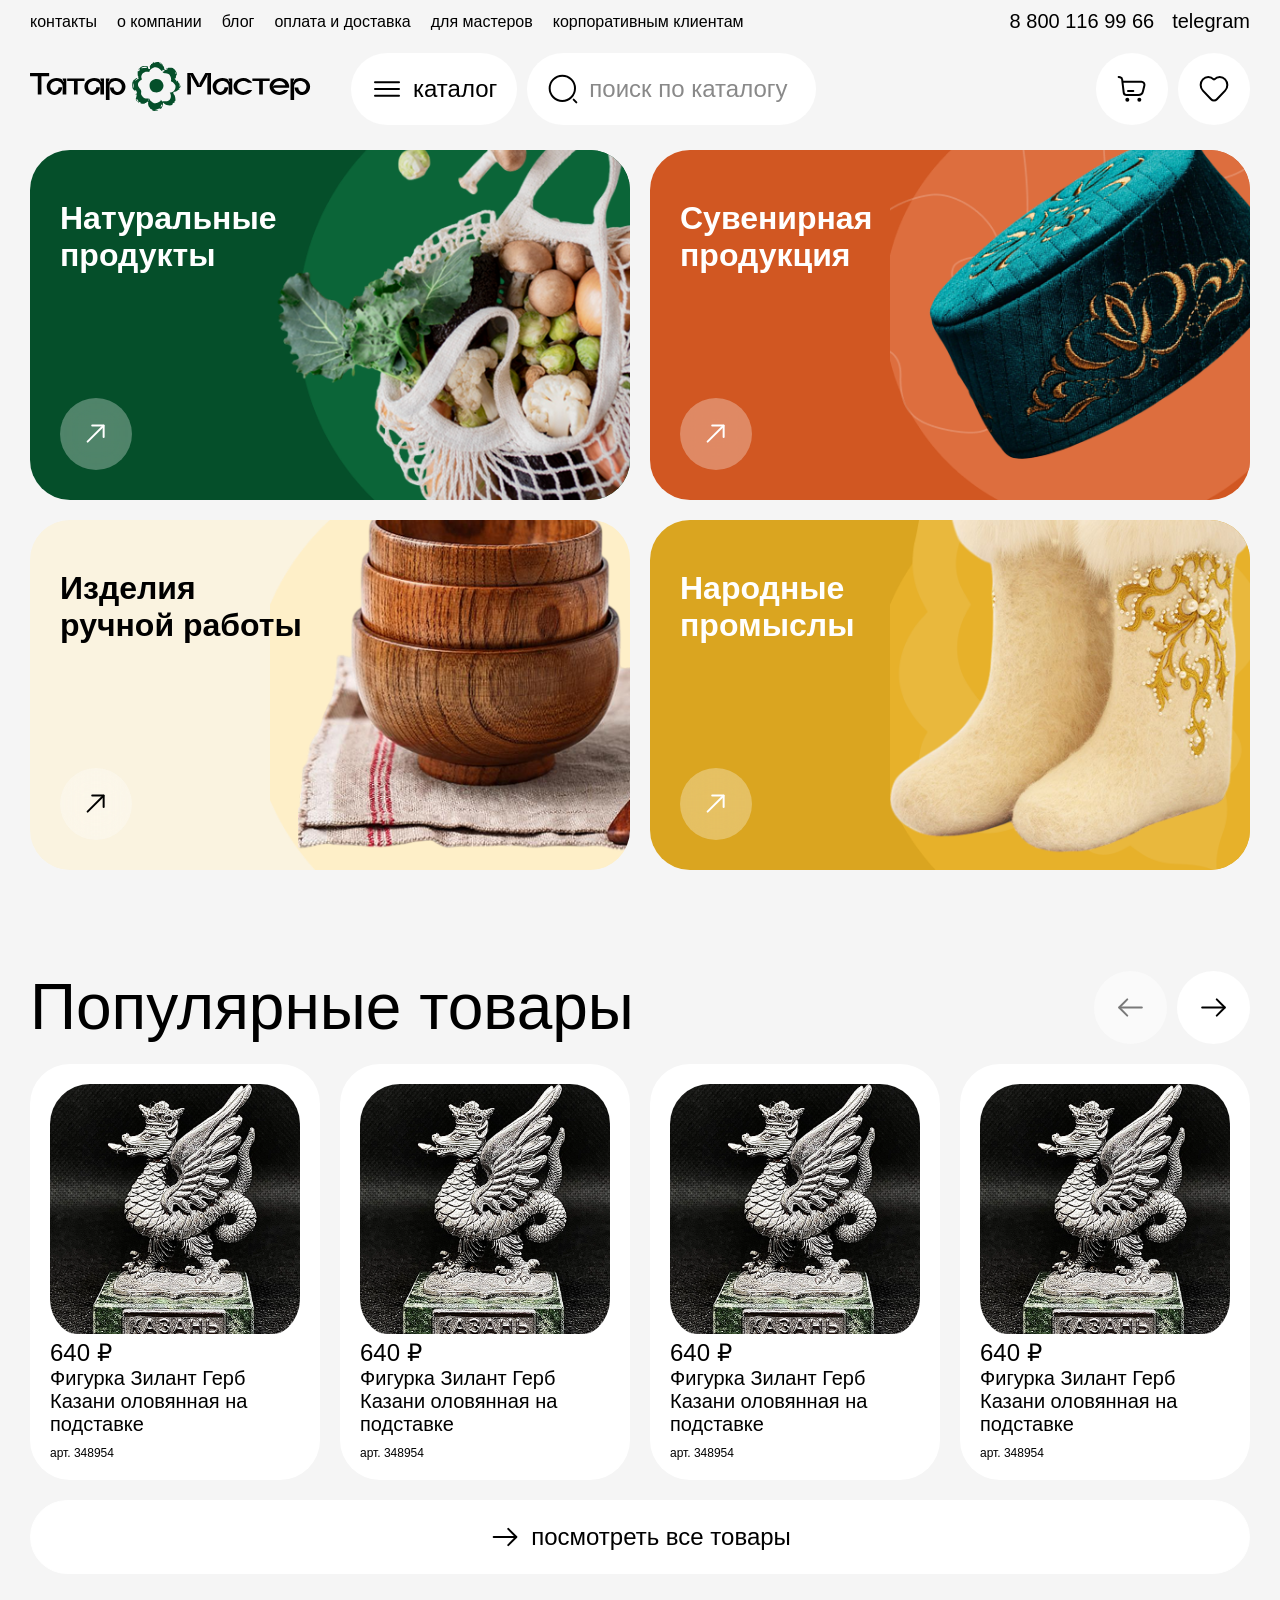
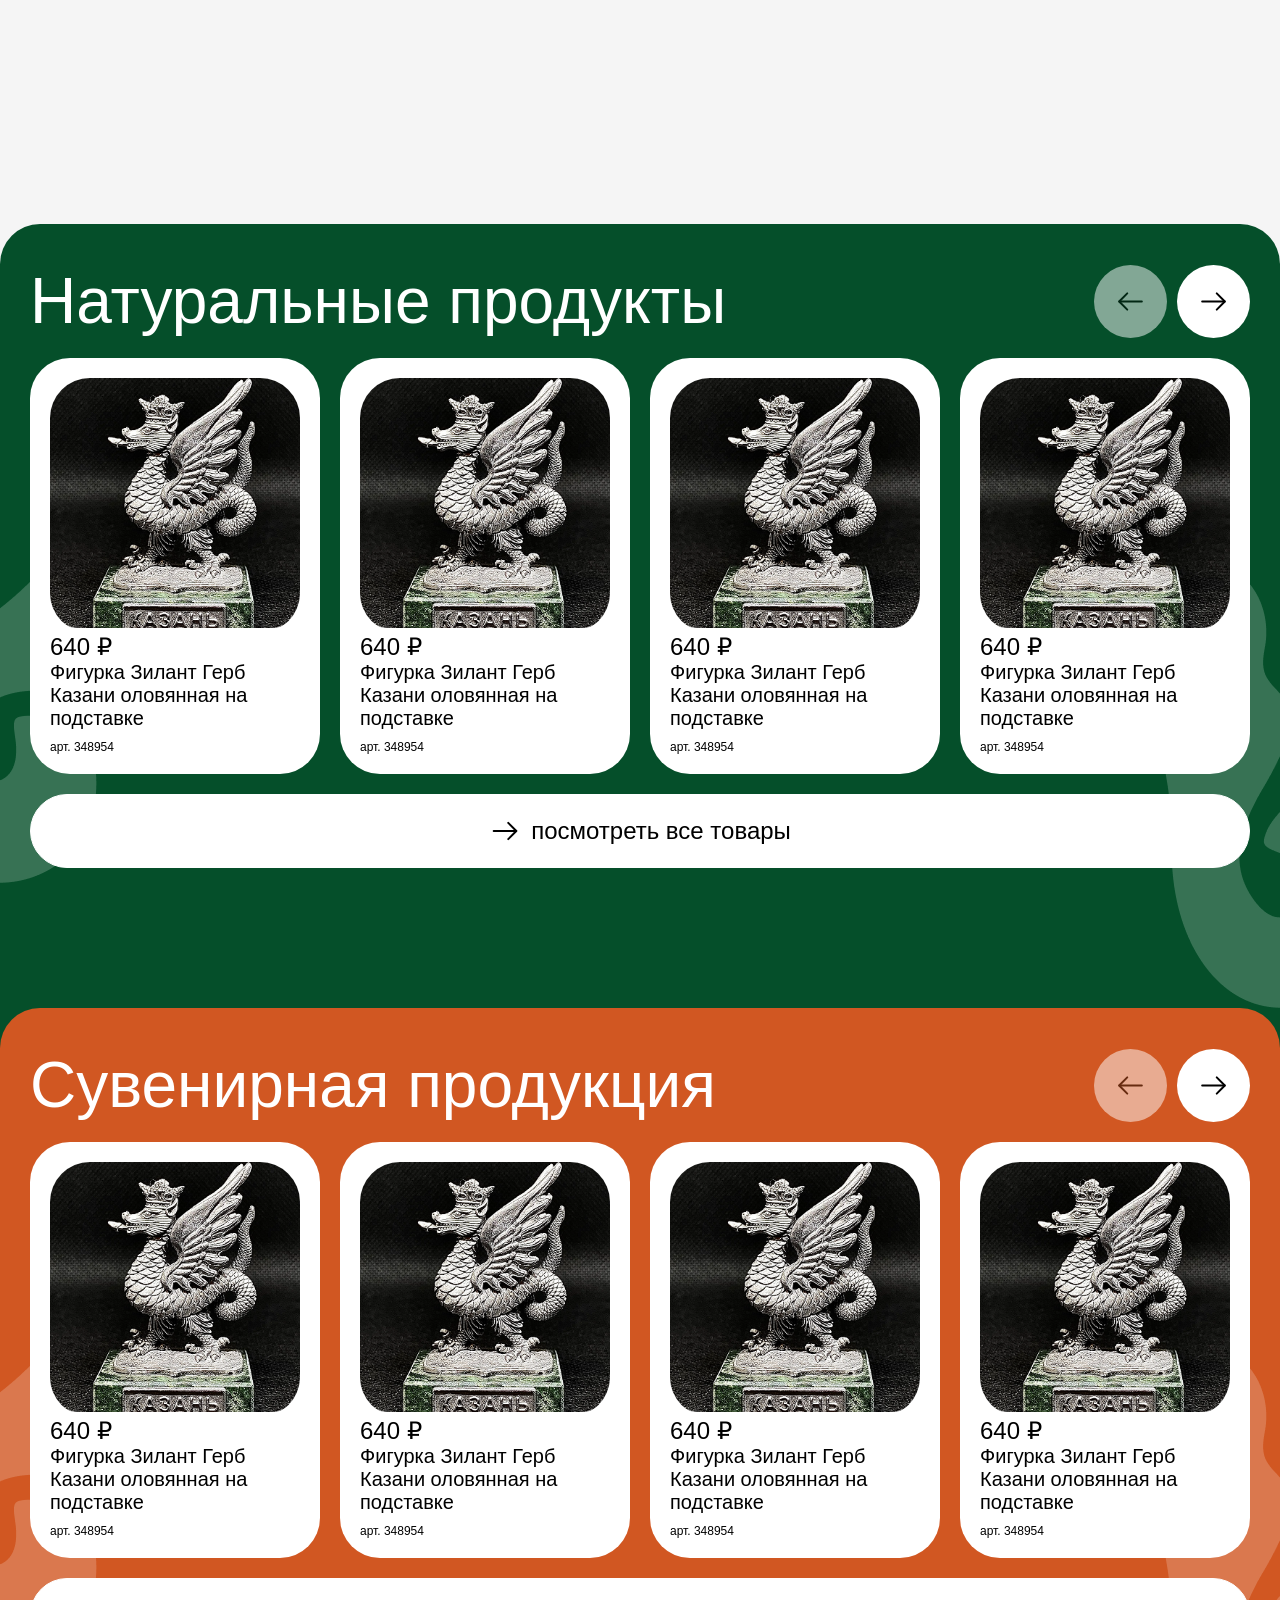
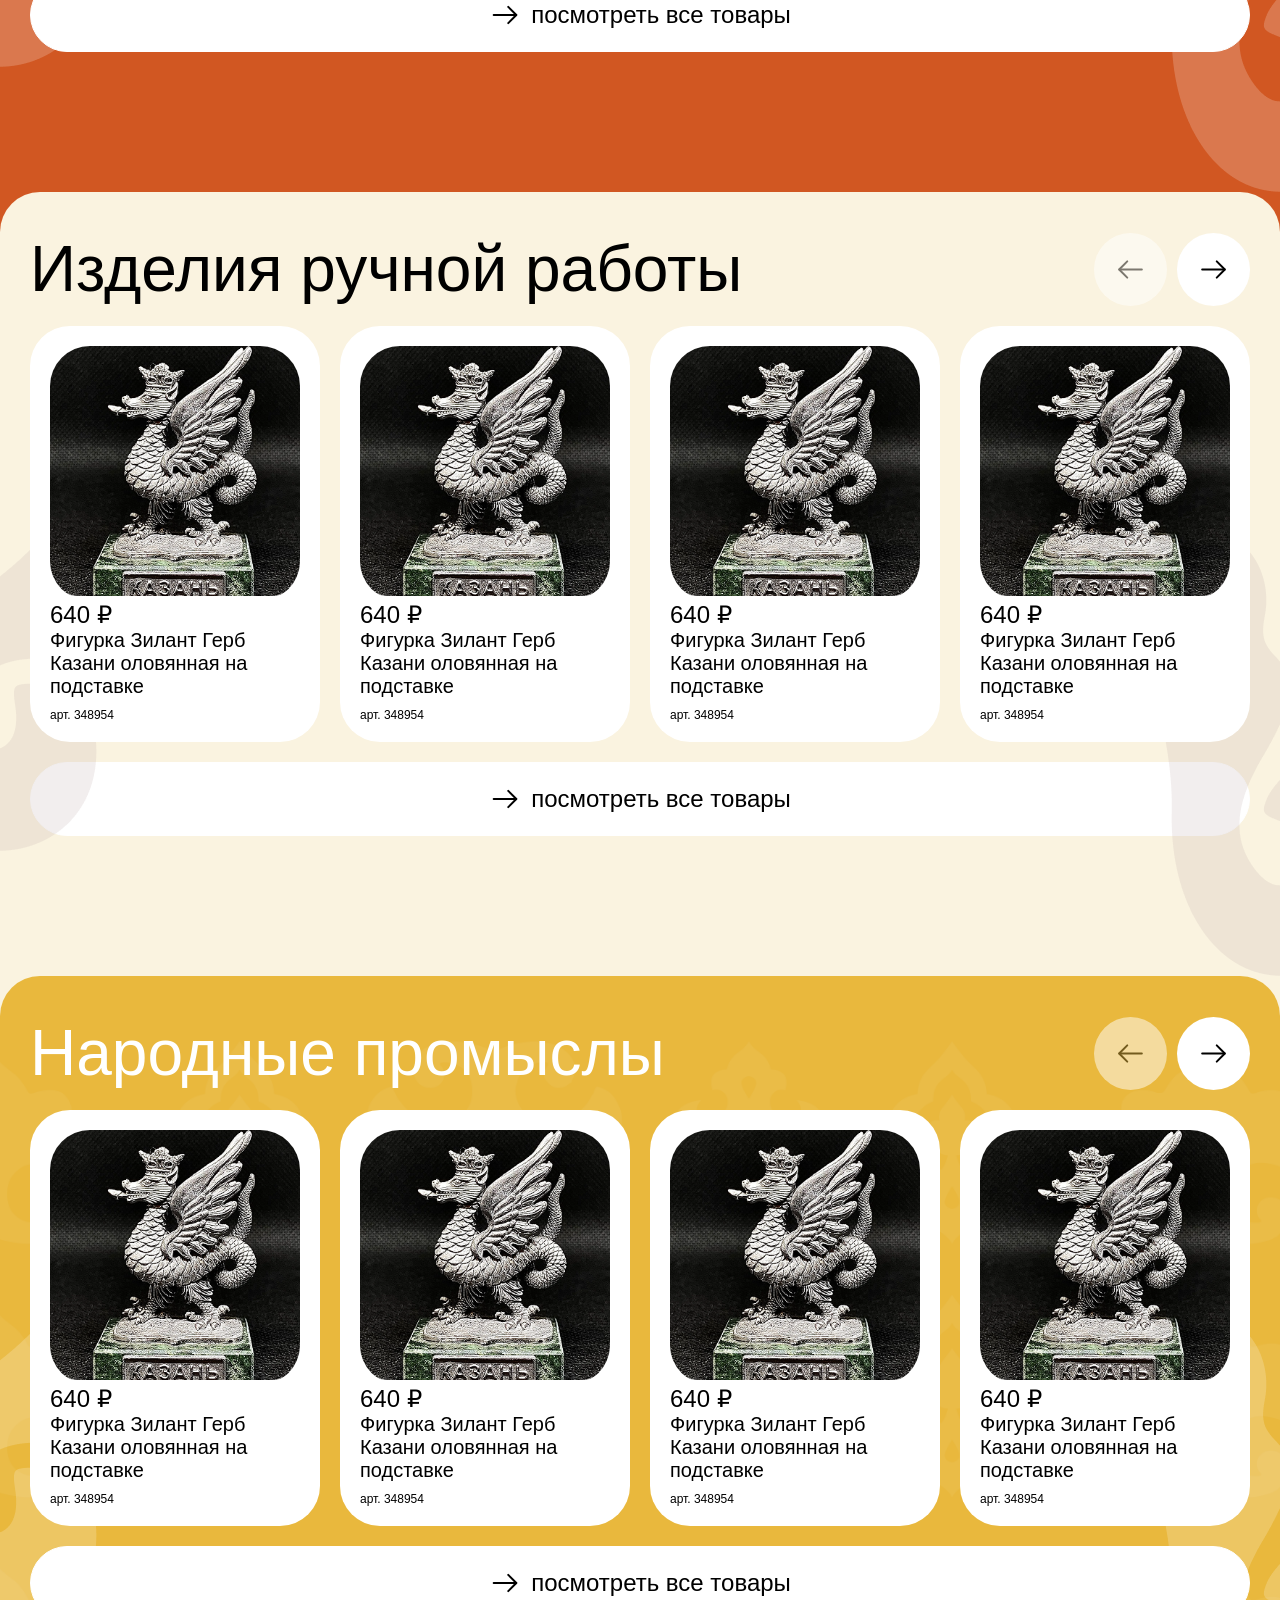
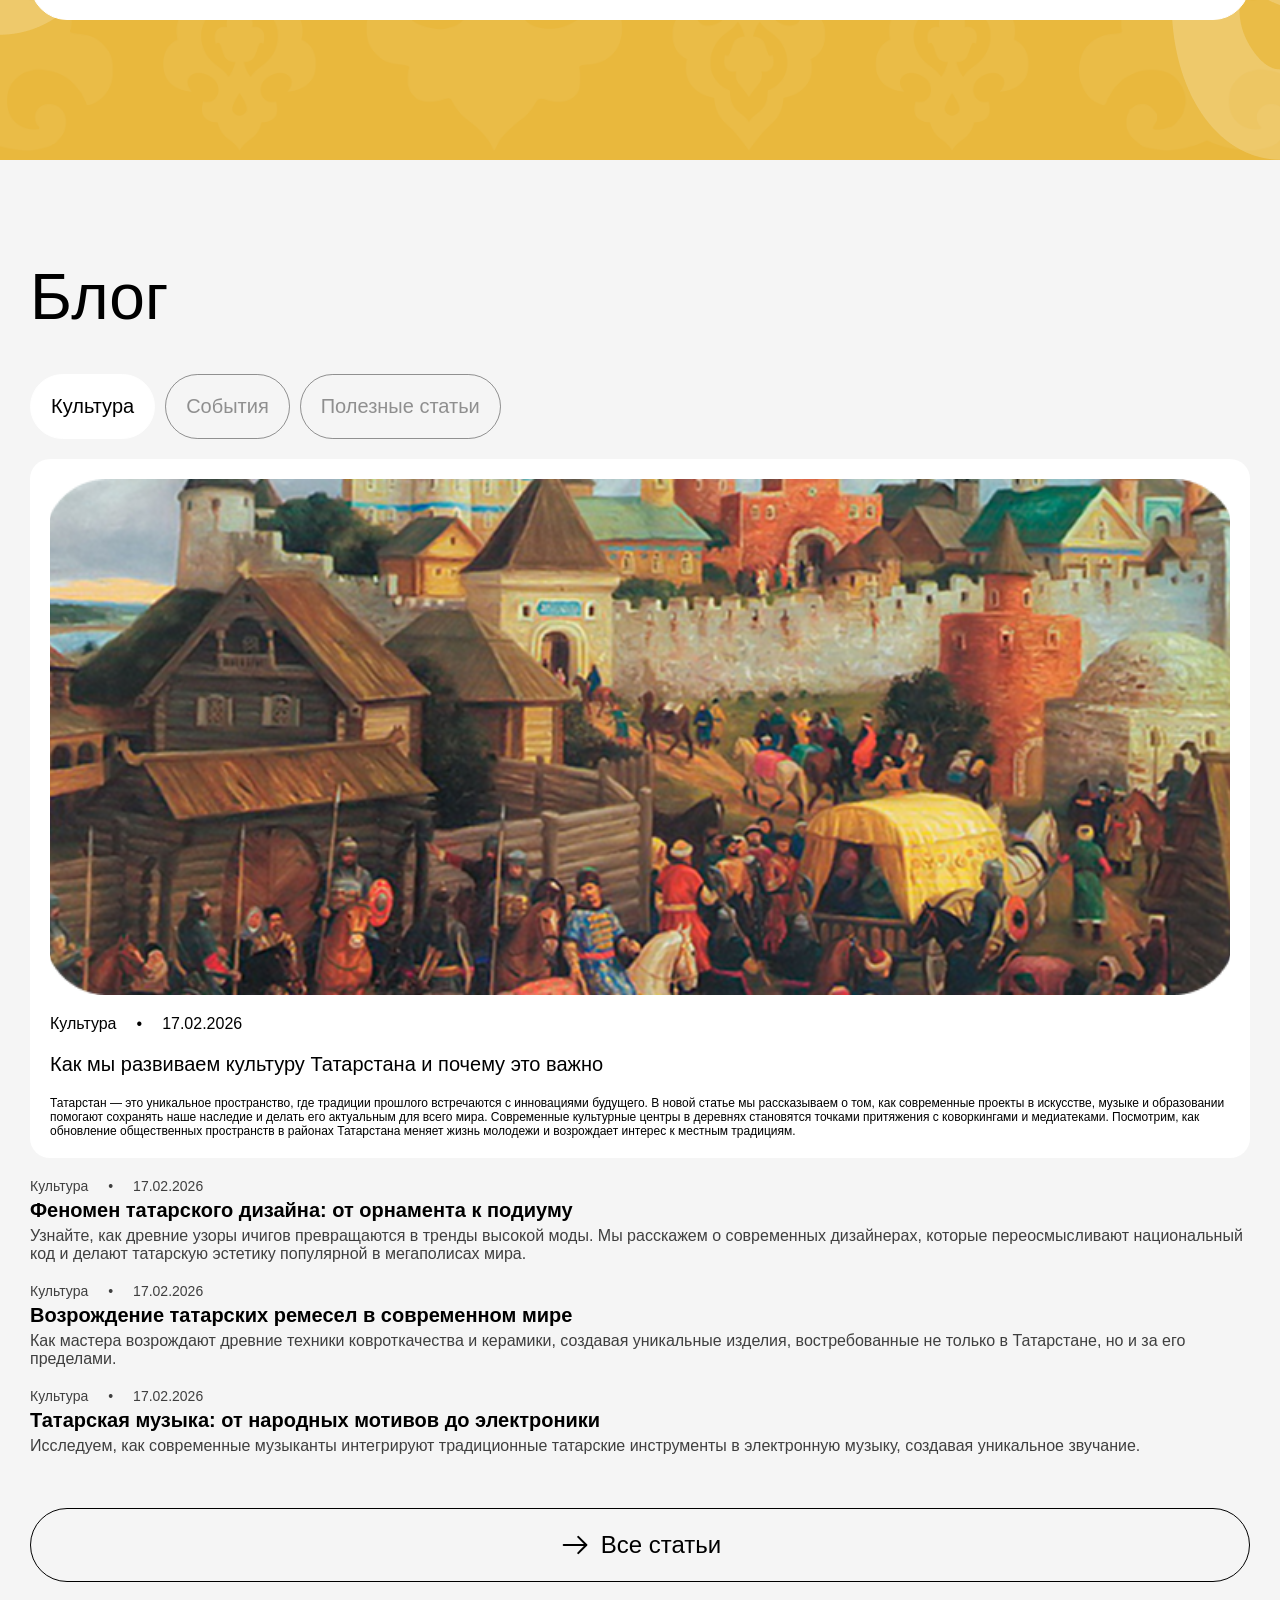
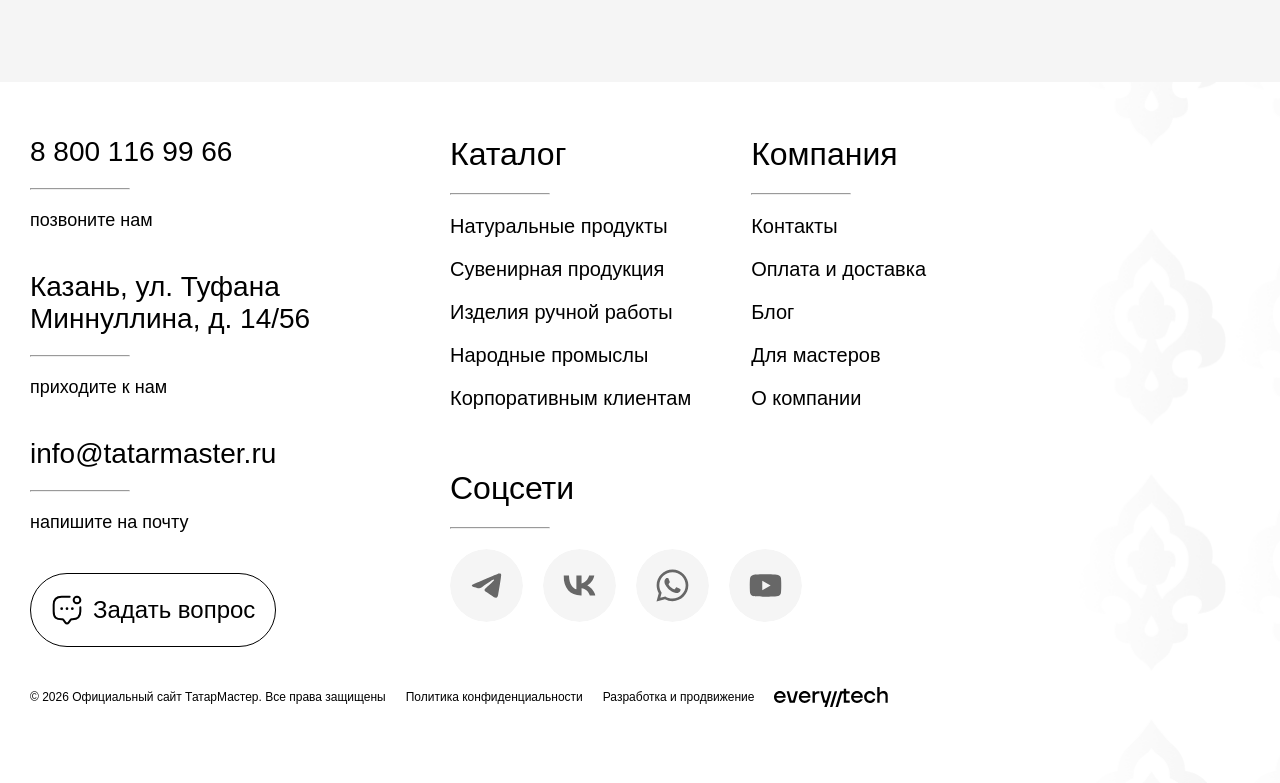
==== commit ef6c49c4: "new" ====
--- a/index.html
+++ b/index.html
@@ -47,7 +47,7 @@
                     </div>
                 </div>
                 <div class="h-down-r desktop">
-                    <button class="btn btn-center"><img src="assets/images/header/Cart.svg" alt="menu"></button>
+                    <a href="cart.html" class="btn btn-center"><img src="assets/images/header/Cart.svg" alt="menu"></a>
                     <button class="btn btn-center"><img src="assets/images/header/Heart.svg" alt="menu"></button>
                 </div>
             </div>
--- a/assets/css/style.css
+++ b/assets/css/style.css
@@ -235,10 +235,11 @@
     justify-content: space-between;
     gap: 20px;
 
-    /* Плавность как на 585zolotoy */
-    transition: transform 0.45s cubic-bezier(0.4, 0.0, 0.2, 1),
-        opacity 0.35s ease,
-        margin-bottom 0.35s ease;
+    max-height: 55px;
+    overflow: hidden;
+    transition: max-height 0.45s cubic-bezier(0.4, 0, 0.2, 1),
+        padding-top 0.45s cubic-bezier(0.4, 0, 0.2, 1),
+        opacity 0.3s ease;
 
     transform: translateY(0);
     opacity: 1;
@@ -250,34 +251,11 @@
 
 /* Класс для скрытия верхней панели */
 .h-up.header-up-hidden {
-    transform: translateY(-100%);
+    transform: translateY(-10px);
     opacity: 0;
-    margin-bottom: -55px;
-    /* Отрицательный отступ чтобы контент подтянулся */
+    max-height: 0;
+    padding-top: 0;
     pointer-events: none;
-}
-
-/* Небольшой эффект тени когда верхняя панель скрыта */
-.h-up.header-up-hidden+.h-down {
-    transform: translateY(-2px);
-    margin-top: 25px;
-}
-
-/* Анимация появления */
-@keyframes slideDown {
-    0% {
-        transform: translateY(-100%);
-        opacity: 0;
-    }
-
-    100% {
-        transform: translateY(0);
-        opacity: 1;
-    }
-}
-
-.h-up:not(.header-up-hidden) {
-    animation: slideDown 0.45s cubic-bezier(0.4, 0.0, 0.2, 1);
 }
 
 .h-down {
@@ -542,12 +520,18 @@
     background: white;
     z-index: 1000;
     transform: translateY(-100%);
+    opacity: 0;
+    visibility: hidden;
+    pointer-events: none;
     transition: transform 0.4s cubic-bezier(0.4, 0, 0.2, 1);
     box-shadow: 0 4px 20px rgba(0, 0, 0, 0.1);
 }
 
 .search-expand-overlay.active {
     transform: translateY(0);
+    opacity: 1;
+    visibility: visible;
+    pointer-events: auto;
 }
 
 /* Контейнер поиска */
@@ -596,23 +580,6 @@
     background-color: #054F2A;
     border-color: #054F2A;
     color: white;
-}
-
-/* Анимация для плавного появления */
-@keyframes slideDown {
-    from {
-        transform: translateY(-100%);
-        opacity: 0;
-    }
-
-    to {
-        transform: translateY(0);
-        opacity: 1;
-    }
-}
-
-.search-expand-overlay.active {
-    animation: slideDown 0.4s cubic-bezier(0.4, 0, 0.2, 1);
 }
 
 /* Стили для обычного инпута (чтобы скрывать его при активации) */
@@ -690,7 +657,7 @@
 
 /* Выпадающая плашка - ВЫЕЗЖАЕТ СНИЗУ ШАПКИ */
 .catalog-dropdown {
-    position: absolute;
+    position: fixed;
     left: 0;
     width: 100%;
     z-index: 99;
@@ -705,7 +672,7 @@
     transition: all 0.4s cubic-bezier(0.4, 0, 0.2, 1);
 
     /* Важно: позиционируем относительно header */
-    top: 162px;
+    top: var(--catalog-top, 162px);
 }
 
 .catalog-dropdown.active {
@@ -720,7 +687,7 @@
     background: white;
     border-radius: 60px;
     box-shadow: 0 10px 30px rgba(0, 0, 0, 0.1);
-    padding: 80px 40px;
+    padding: 80px 40px; margin-top: 20px;
 }
 
 /* Сетка каталога */
@@ -4180,4 +4147,4 @@
         width: 150px;
     }
 
-}+}
